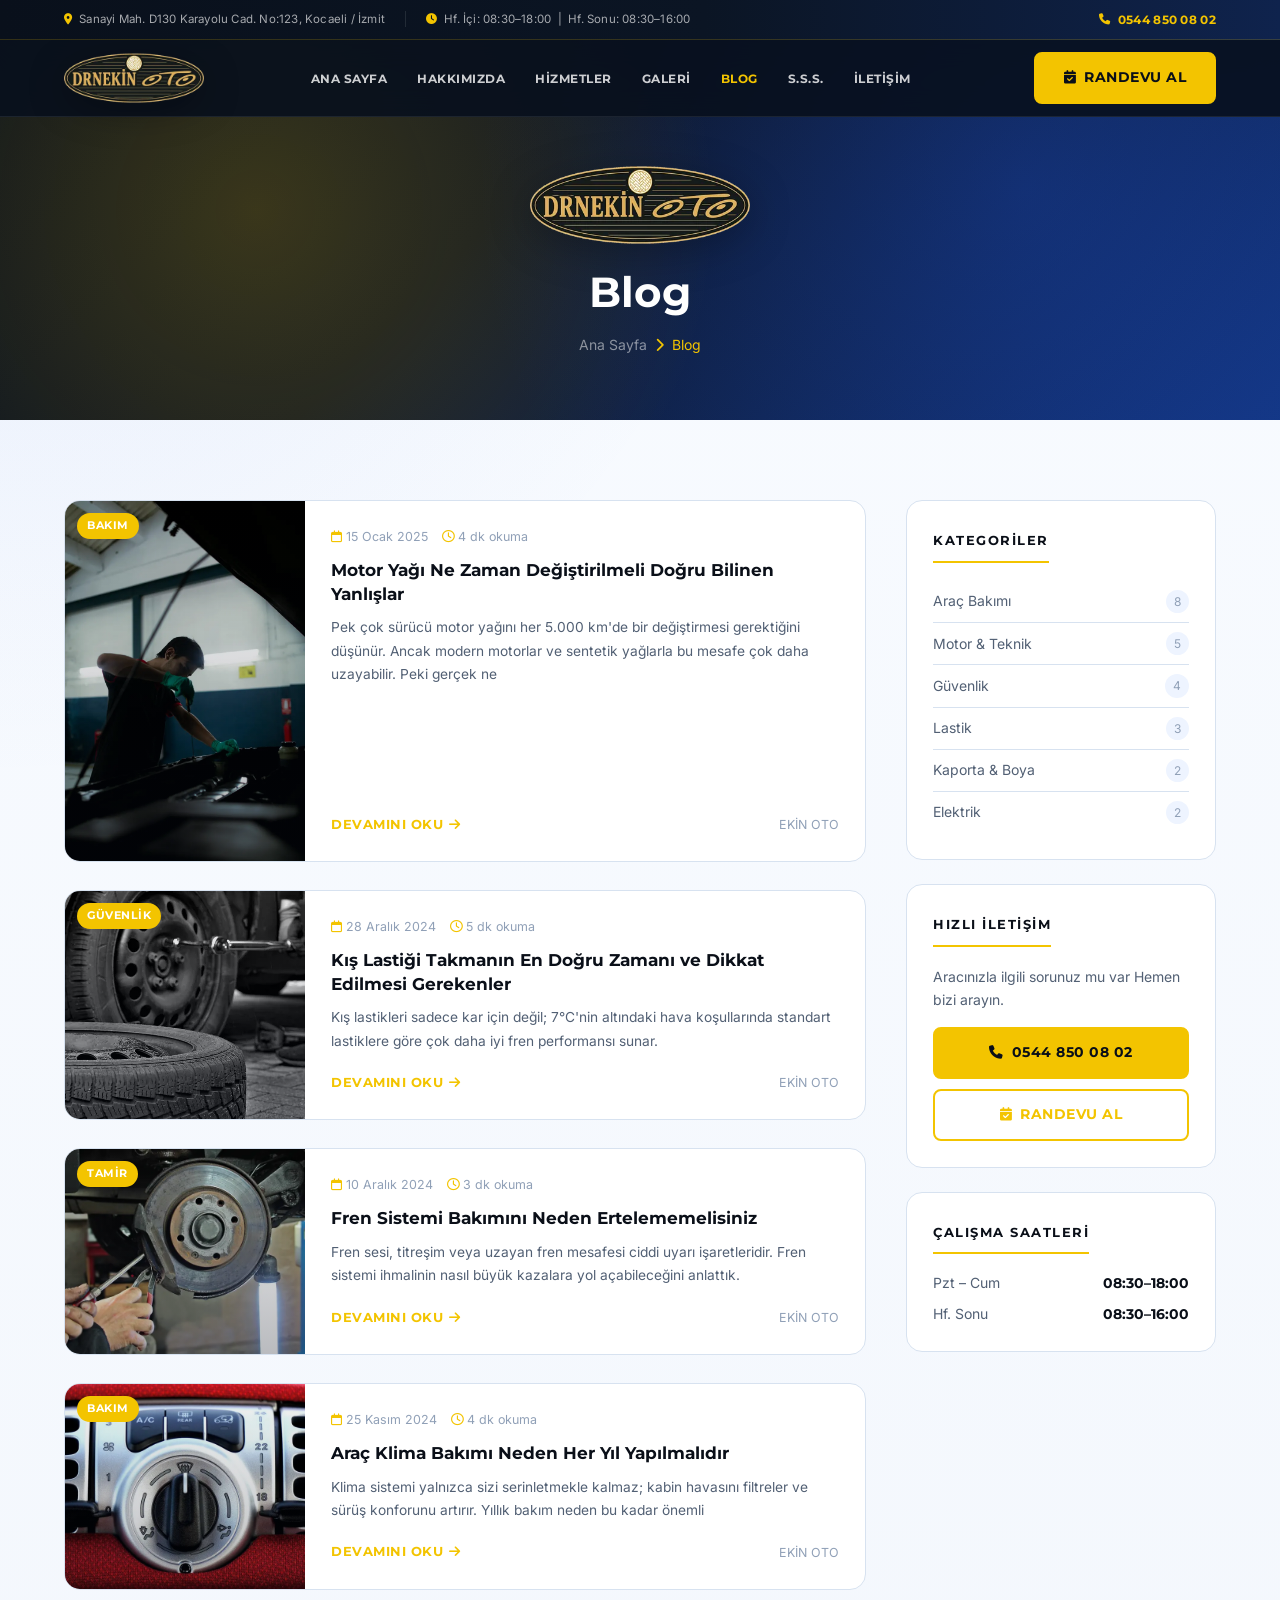
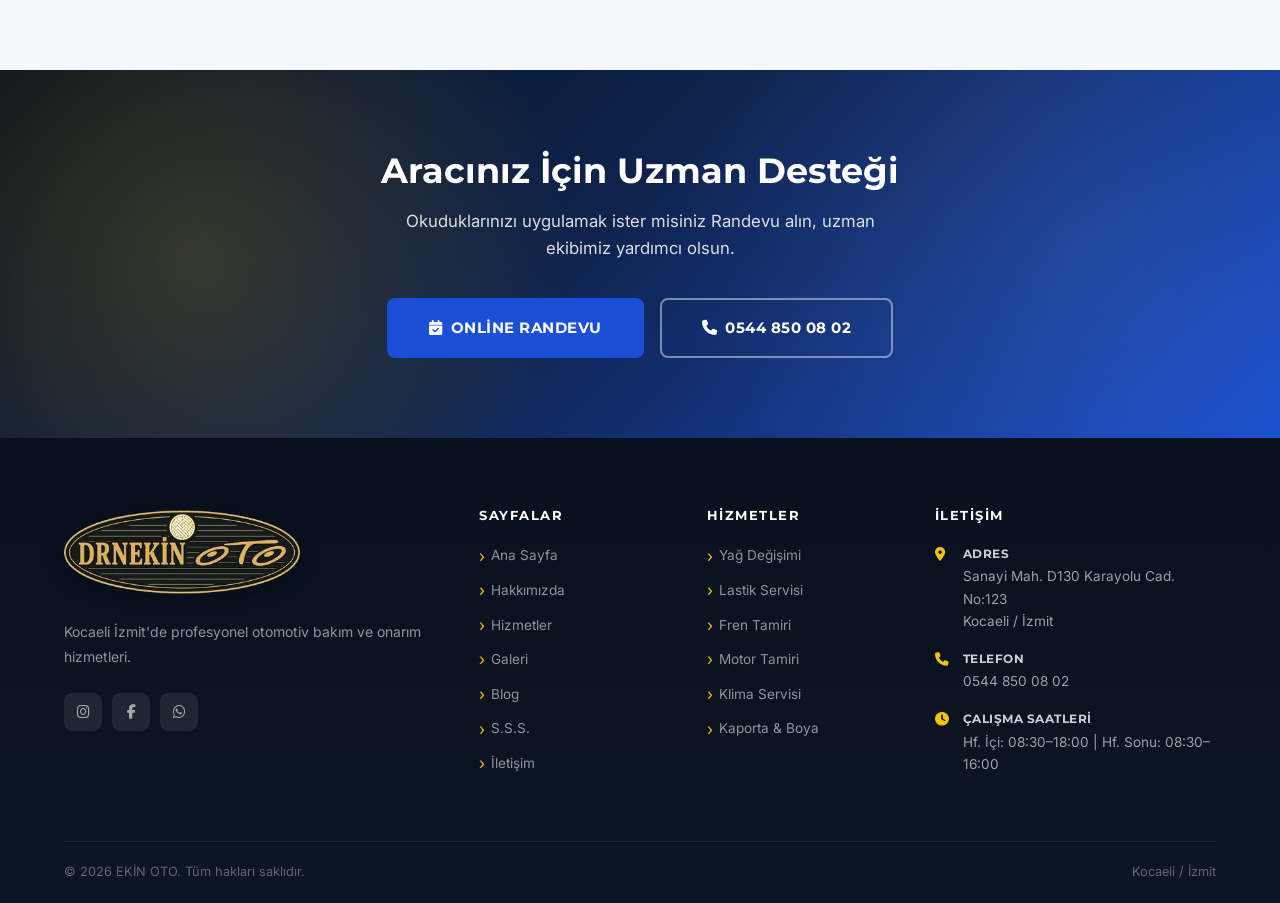
==== blog.html @ 4025487e "Optimize images and caching" ====
﻿<!DOCTYPE html>
<html lang="tr" data-tablet-nav="balanced">
<head>
  <meta charset="UTF-8">
  <meta http-equiv="Content-Type" content="text/html; charset=UTF-8">
  <meta name="viewport" content="width=device-width, initial-scale=1.0">
  <meta name="description" content="EKİN OTO blog - Araç bakımı ve otomotiv hakkında faydalı yazılar.">
  <title>Blog | EKİN OTO</title>
  <link rel="preconnect" href="https://fonts.googleapis.com">
  <link rel="preconnect" href="https://fonts.gstatic.com" crossorigin>
  <link href="https://fonts.googleapis.com/css2?family=Montserrat:wght@400;500;600;700;800&family=Inter:wght@300;400;500;600&family=Playfair+Display:wght@700;800&display=swap" rel="stylesheet">
  <link rel="stylesheet" href="https://cdnjs.cloudflare.com/ajax/libs/font-awesome/6.5.0/css/all.min.css">
  <link rel="stylesheet" href="css/style.css?v=25">

  <link rel="icon" type="image/png" href="images/logo1-icon.png?v=20260424">
  <link rel="apple-touch-icon" href="images/logo1-icon.png?v=20260424">
  <!-- Google Analytics -->
  <script async src="https://www.googletagmanager.com/gtag/js?id=G-1234567890"></script>
  <script>
    window.dataLayer = window.dataLayer || [];
    function gtag(){dataLayer.push(arguments);}
    gtag('js', new Date());
    gtag('config', 'G-1234567890');
  </script>
  <!-- Schema Markup -->
  <script type="application/ld+json">
  {
    "@context": "https://schema.org",
    "@type": "AutoRepair",
    "name": "EKİN OTO SERVİS",
    "image": "https://drnekinotoizmit.com/images/logo1.png?v=20260424",
    "@id": "https://drnekinotoizmit.com",
    "url": "https://drnekinotoizmit.com",
    "telephone": "+905448500802",
    "address": {
      "@type": "PostalAddress",
      "streetAddress": "Sanayi Mah. D130 Karayolu Cad. No:123",
      "addressLocality": "İzmit",
      "addressRegion": "Kocaeli",
      "addressCountry": "TR"
    }
  }
  </script>
</head>
<body>

  <!-- TOP INFO BAR -->
  <div class="topbar">
    <div class="container">
      <div class="topbar-left">
        <span class="topbar-item"><i class="fa-solid fa-location-dot"></i> Sanayi Mah. D130 Karayolu Cad. No:123, Kocaeli / İzmit</span>
        <span class="topbar-divider"></span>
        <span class="topbar-item"><i class="fa-solid fa-clock"></i> Hf. İçi: 08:30–18:00 &nbsp;|&nbsp; Hf. Sonu: 08:30–16:00</span>
      </div>
      <div class="topbar-right">
        <a href="tel:+905448500802" class="topbar-phone"><i class="fa-solid fa-phone"></i> 0544 850 08 02</a>
      </div>
    </div>
  </div>

  <!-- NAVBAR -->
  <nav class="navbar" id="navbar">
    <div class="container">
      <a href="index.html" class="navbar-logo">
        <img src="images/logo1-720.webp?v=20260424" alt="EKİN OTO SERVİS" class="logo-img" srcset="images/logo1-360.webp?v=20260424 360w, images/logo1-720.webp?v=20260424 720w" sizes="(max-width: 640px) 170px, 260px" decoding="async" fetchpriority="high">
      </a>
      <ul class="nav-links">
        <li><a href="index.html">Ana Sayfa</a></li>
        <li><a href="hakkimizda.html">Hakkımızda</a></li>
        <li><a href="hizmetler.html">Hizmetler</a></li>
        <li><a href="galeri.html">Galeri</a></li>
        <li><a href="blog.html" class="active">Blog</a></li>
        <li><a href="sss.html">S.S.S.</a></li>
        <li><a href="iletisim.html">İletişim</a></li>
      </ul>
      <div class="nav-cta-wrapper">
        <a href="randevu.html" class="btn btn-primary"><i class="fa-solid fa-calendar-check"></i> Randevu Al</a>
      </div>
      <button class="hamburger" id="hamburger" aria-label="Menüyü aç">
        <span></span><span></span><span></span>
      </button>
    </div>
    <div class="mobile-nav" id="mobileNav">
      <div class="mobile-nav-brand">
        <img src="images/logo1-720.webp?v=20260424" alt="EKİN OTO SERVİS" class="mobile-nav-logo" srcset="images/logo1-360.webp?v=20260424 360w, images/logo1-720.webp?v=20260424 720w" sizes="(max-width: 640px) 170px, 260px" decoding="async">
      </div>
      <ul>
        <li><a href="index.html">Ana Sayfa</a></li>
        <li><a href="hakkimizda.html">Hakkımızda</a></li>
        <li><a href="hizmetler.html">Hizmetler</a></li>
        <li><a href="galeri.html">Galeri</a></li>
        <li><a href="blog.html">Blog</a></li>
        <li><a href="sss.html">S.S.S.</a></li>
        <li><a href="iletisim.html">İletişim</a></li>
      </ul></div>
  </nav>

  <!-- PAGE HEADER -->
  <section class="page-header">
    <div class="page-header-content">
      <div class="page-header-logo-wrap">
        <img src="images/logo1-720.webp?v=20260424" alt="EKİN OTO SERVİS" class="page-header-logo" srcset="images/logo1-360.webp?v=20260424 360w, images/logo1-720.webp?v=20260424 720w" sizes="(max-width: 640px) 170px, 260px" decoding="async">
      </div>
      <h1>Blog</h1>
      <div class="breadcrumb">
        <a href="index.html">Ana Sayfa</a>
        <span class="sep"><i class="fa-solid fa-chevron-right"></i></span>
        <span class="current">Blog</span>
      </div>
    </div>
  </section>

  <!-- BLOG -->
  <section class="section">
    <div class="container">
      <div class="blog-layout">

        <!-- Sol: Yazılar -->
        <div class="blog-list">

          <div class="blog-card reveal">
            <div class="blog-card-img">
              <img src="images/blog/motor-yagi-bakimi-800.webp?v=20260424" alt="Motor yağı bakımında servis kontrolü" loading="lazy" srcset="images/blog/motor-yagi-bakimi-800.webp?v=20260424 800w, images/blog/motor-yagi-bakimi-1400.webp?v=20260424 1400w" sizes="(max-width: 900px) 100vw, 240px" decoding="async" data-full="images/blog/motor-yagi-bakimi-1400.webp?v=20260424">
              <span class="blog-cat">Bakım</span>
            </div>
            <div class="blog-card-body">
              <div class="blog-meta">
                <span><i class="fa-regular fa-calendar"></i> 15 Ocak 2025</span>
                <span><i class="fa-regular fa-clock"></i> 4 dk okuma</span>
              </div>
              <h3>Motor Yağı Ne Zaman Değiştirilmeli Doğru Bilinen Yanlışlar</h3>
              <p>Pek çok sürücü motor yağını her 5.000 km'de bir değiştirmesi gerektiğini düşünür. Ancak modern motorlar ve sentetik yağlarla bu mesafe çok daha uzayabilir. Peki gerçek ne</p>
              <div class="blog-detail" style="display:none;">
                <p>Eskiden mineral bazlı motor yağları kullanılıyordu ve bu yağlar gerçekten de 5.000 km gibi kısa sürelerde özelliğini yitiriyordu. Günümüzde tam sentetik ve yarı sentetik motor yağları, normal kullanım şartlarında <strong>10.000 – 15.000 km</strong> arasında güvenle kullanılabilir.</p>
                <p>Dikkat etmeniz gereken istisnalar: Aracınızı sadece kısa mesafelerde (motor tam ısınmadan dur-kalk yaparak) kullanıyorsanız veya çok tozlu ortamlarda bulunuyorsanız, kilometre dolmadan da yağ kalitesinde bozulmalar yaşanabilir.</p>
                <p><strong>EKİN OTO tavsiyesi:</strong> Senede bir kez kilometre dolmasa dahi yağın vizkozite değerlerinin kontrol edilmesini öneriyoruz.</p>
              </div>
              <div class="blog-card-footer">
                <span class="read-more" onclick="toggleBlog(this)">Devamını Oku <i class="fa-solid fa-arrow-right"></i></span>
                <span style="font-size:0.78rem; color:var(--gray-light);">EKİN OTO</span>
              </div>
            </div>
          </div>

          <div class="blog-card reveal">
            <div class="blog-card-img">
              <img src="images/blog/kis-lastigi-800.webp?v=20260424" alt="Kış lastiği değişimi ve yol güvenliği" loading="lazy" srcset="images/blog/kis-lastigi-800.webp?v=20260424 800w, images/blog/kis-lastigi-1400.webp?v=20260424 1400w" sizes="(max-width: 900px) 100vw, 240px" decoding="async" data-full="images/blog/kis-lastigi-1400.webp?v=20260424">
              <span class="blog-cat">Güvenlik</span>
            </div>
            <div class="blog-card-body">
              <div class="blog-meta">
                <span><i class="fa-regular fa-calendar"></i> 28 Aralık 2024</span>
                <span><i class="fa-regular fa-clock"></i> 5 dk okuma</span>
              </div>
              <h3>Kış Lastiği Takmanın En Doğru Zamanı ve Dikkat Edilmesi Gerekenler</h3>
              <p>Kış lastikleri sadece kar için değil; 7°C'nin altındaki hava koşullarında standart lastiklere göre çok daha iyi fren performansı sunar.</p>
              <div class="blog-detail" style="display:none;">
                <p>Yaz lastiklerinin kauçuk yapısı sıcak havalarda performans göstermek üzere tasarlanmıştır. <strong>+7°C'nin altına</strong> düştüğünde bu kauçuk sertleşir, yola tutunamaz ve fren mesafesini iki katına çıkarabilir.</p>
                <p>Kış lastikleri ise içeriğindeki yüksek silika oranı sayesinde eksi soğuklarda dahi yumuşak kalabilme özelliğine sahiptir. Lamelli yapıları kar ve buzda üstün tutuş sağlar.</p>
                <p><strong>Tavsiye:</strong> Hava sıcaklığı düzenli olarak 7°C'nin altına düştüğünde kış lastiğine geçin. Lastiklerinizin diş derinliği en az 4 mm olmalıdır.</p>
              </div>
              <div class="blog-card-footer">
                <span class="read-more" onclick="toggleBlog(this)">Devamını Oku <i class="fa-solid fa-arrow-right"></i></span>
                <span style="font-size:0.78rem; color:var(--gray-light);">EKİN OTO</span>
              </div>
            </div>
          </div>

          <div class="blog-card reveal">
            <div class="blog-card-img">
              <img src="images/blog/fren-bakimi-800.webp?v=20260424" alt="Fren sistemi disk ve balata bakımı" loading="lazy" srcset="images/blog/fren-bakimi-800.webp?v=20260424 800w, images/blog/fren-bakimi-1400.webp?v=20260424 1400w" sizes="(max-width: 900px) 100vw, 240px" decoding="async" data-full="images/blog/fren-bakimi-1400.webp?v=20260424">
              <span class="blog-cat">Tamir</span>
            </div>
            <div class="blog-card-body">
              <div class="blog-meta">
                <span><i class="fa-regular fa-calendar"></i> 10 Aralık 2024</span>
                <span><i class="fa-regular fa-clock"></i> 3 dk okuma</span>
              </div>
              <h3>Fren Sistemi Bakımını Neden Ertelememelisiniz</h3>
              <p>Fren sesi, titreşim veya uzayan fren mesafesi ciddi uyarı işaretleridir. Fren sistemi ihmalinin nasıl büyük kazalara yol açabileceğini anlattık.</p>
              <div class="blog-detail" style="display:none;">
                <p>Fren sistemlerinden gelen sesler genellikle balatalarınızın inceldiğinin en belirgin sinyalidir. Birçok balatada, kalınlık azaldığında diske sürtünüp ses çıkaran bir metal ikaz sacı bulunur.</p>
                <p>Sesi görmezden gelirseniz balata tamamen biter ve kaliper metali fren diskini çizmeye başlar. Küçük bir balata değişimi ile çözülebilecek durum, <strong>disk değişimi</strong> ve büyük masrafları beraberinde getirir.</p>
                <p><strong>Belirtiler:</strong> Fren pedalında titreşim, ciyaklama sesi, uzayan fren mesafesi, pedalın tabana gitmesi. Bunlardan birini fark ettiğinizde vakit kaybetmeden servise gelin.</p>
              </div>
              <div class="blog-card-footer">
                <span class="read-more" onclick="toggleBlog(this)">Devamını Oku <i class="fa-solid fa-arrow-right"></i></span>
                <span style="font-size:0.78rem; color:var(--gray-light);">EKİN OTO</span>
              </div>
            </div>
          </div>

          <div class="blog-card reveal">
            <div class="blog-card-img">
              <img src="images/blog/klima-bakimi-800.webp?v=20260424" alt="Araç klima kontrol paneli ve havalandırma" loading="lazy" srcset="images/blog/klima-bakimi-800.webp?v=20260424 800w, images/blog/klima-bakimi-1400.webp?v=20260424 1400w" sizes="(max-width: 900px) 100vw, 240px" decoding="async" data-full="images/blog/klima-bakimi-1400.webp?v=20260424">
              <span class="blog-cat">Bakım</span>
            </div>
            <div class="blog-card-body">
              <div class="blog-meta">
                <span><i class="fa-regular fa-calendar"></i> 25 Kasım 2024</span>
                <span><i class="fa-regular fa-clock"></i> 4 dk okuma</span>
              </div>
              <h3>Araç Klima Bakımı Neden Her Yıl Yapılmalıdır</h3>
              <p>Klima sistemi yalnızca sizi serinletmekle kalmaz; kabin havasını filtreler ve sürüş konforunu artırır. Yıllık bakım neden bu kadar önemli</p>
              <div class="blog-detail" style="display:none;">
                <p>Klima açıldıktan 5 dakika sonra hala yeterli soğutma hissedilmiyorsa veya kötü kokular geliyorsa sisteme müdahale vakti gelmiştir.</p>
                <p>Eksik gaz, kompresörün gereksiz yere zorlanmasına ve yanmasına neden olabilir. <strong>Polen filtresinin</strong> kirliliği de içeri basılan hava miktarını ciddi oranda düşürür ve alerjik reaksiyonlara yol açabilir.</p>
                <p><strong>Servisimizde:</strong> Klima gaz ölçümü cihazlarla yapılıp, gerekli dezenfeksiyon ve polen filtresi değişimi ile %100 randıman sağlanmaktadır. Yılda bir bakım yeterlidir.</p>
              </div>
              <div class="blog-card-footer">
                <span class="read-more" onclick="toggleBlog(this)">Devamını Oku <i class="fa-solid fa-arrow-right"></i></span>
                <span style="font-size:0.78rem; color:var(--gray-light);">EKİN OTO</span>
              </div>
            </div>
          </div>

        </div>

        <!-- Sağ: Sidebar -->
        <div class="blog-sidebar reveal">
          <div class="sidebar-widget">
            <h4>Kategoriler</h4>
            <ul>
              <li class="cat-item"><a href="#">Araç Bakımı</a><span class="cat-count">8</span></li>
              <li class="cat-item"><a href="#">Motor &amp; Teknik</a><span class="cat-count">5</span></li>
              <li class="cat-item"><a href="#">Güvenlik</a><span class="cat-count">4</span></li>
              <li class="cat-item"><a href="#">Lastik</a><span class="cat-count">3</span></li>
              <li class="cat-item"><a href="#">Kaporta &amp; Boya</a><span class="cat-count">2</span></li>
              <li class="cat-item"><a href="#">Elektrik</a><span class="cat-count">2</span></li>
            </ul>
          </div>
          <div class="sidebar-widget">
            <h4>Hızlı İletişim</h4>
            <p style="font-size:0.875rem; color:var(--gray); margin-bottom:16px; line-height:1.65;">Aracınızla ilgili sorunuz mu var Hemen bizi arayın.</p>
            <a href="tel:+905448500802" class="btn btn-primary" style="width:100%; justify-content:center; margin-bottom:10px;">
              <i class="fa-solid fa-phone"></i> 0544 850 08 02
            </a>
            <a href="randevu.html" class="btn btn-outline-red" style="width:100%; justify-content:center;">
              <i class="fa-solid fa-calendar-check"></i> Randevu Al
            </a>
          </div>
          <div class="sidebar-widget">
            <h4>Çalışma Saatleri</h4>
            <div style="display:flex; flex-direction:column; gap:8px; font-size:0.875rem;">
              <div style="display:flex; justify-content:space-between;"><span style="color:var(--gray);">Pzt – Cum</span><span style="font-family:'Montserrat',sans-serif; font-weight:700; color:var(--black);">08:30–18:00</span></div>
              <div style="display:flex; justify-content:space-between;"><span style="color:var(--gray);">Hf. Sonu</span><span style="font-family:'Montserrat',sans-serif; font-weight:700; color:var(--black);">08:30–16:00</span></div>
            </div>
          </div>
        </div>

      </div>
    </div>
  </section>

  <!-- CTA -->
  <section class="cta-section">
    <div class="container">
      <h2 class="reveal">Aracınız İçin Uzman Desteği</h2>
      <p class="reveal">Okuduklarınızı uygulamak ister misiniz Randevu alın, uzman ekibimiz yardımcı olsun.</p>
      <div class="cta-btns reveal">
        <a href="randevu.html" class="btn btn-dark btn-lg"><i class="fa-solid fa-calendar-check"></i> Online Randevu</a>
        <a href="tel:+905448500802" class="btn btn-outline btn-lg"><i class="fa-solid fa-phone"></i> 0544 850 08 02</a>
      </div>
    </div>
  </section>

  <!-- FOOTER -->
  <footer class="footer">
    <div class="container">
      <div class="footer-grid">
        <div class="footer-brand">
          <img src="images/logo1-720.webp?v=20260424" alt="EKİN OTO SERVİS" class="footer-logo-img" srcset="images/logo1-360.webp?v=20260424 360w, images/logo1-720.webp?v=20260424 720w" sizes="(max-width: 640px) 170px, 260px" decoding="async" fetchpriority="high">
          <p>Kocaeli İzmit'de profesyonel otomotiv bakım ve onarım hizmetleri.</p>
          <div class="social-links">
            <a href="https://instagram.com" target="_blank" rel="noopener" class="social-link"><i class="fa-brands fa-instagram"></i></a>
            <a href="https://instagram.com" target="_blank" rel="noopener" class="social-link"><i class="fa-brands fa-facebook-f"></i></a>
            <a href="https://wa.me/905448500802" target="_blank" rel="noopener" class="social-link" aria-label="WhatsApp"><i class="fa-brands fa-whatsapp"></i></a>
          </div>
        </div>
        <div class="footer-col">
          <h4>Sayfalar</h4>
          <ul class="footer-links">
            <li><a href="index.html">Ana Sayfa</a></li>
            <li><a href="hakkimizda.html">Hakkımızda</a></li>
            <li><a href="hizmetler.html">Hizmetler</a></li>
            <li><a href="galeri.html">Galeri</a></li>
            <li><a href="blog.html">Blog</a></li>
            <li><a href="sss.html">S.S.S.</a></li>
            <li><a href="iletisim.html">İletişim</a></li>
          </ul>
        </div>
        <div class="footer-col">
          <h4>Hizmetler</h4>
          <ul class="footer-links">
            <li><a href="hizmetler.html">Yağ Değişimi</a></li>
            <li><a href="hizmetler.html">Lastik Servisi</a></li>
            <li><a href="hizmetler.html">Fren Tamiri</a></li>
            <li><a href="hizmetler.html">Motor Tamiri</a></li>
            <li><a href="hizmetler.html">Klima Servisi</a></li>
            <li><a href="hizmetler.html">Kaporta &amp; Boya</a></li>
          </ul>
        </div>
        <div class="footer-col">
          <h4>İletişim</h4>
          <div class="footer-contact-item">
            <i class="fa-solid fa-location-dot"></i>
            <div><strong>Adres</strong>Sanayi Mah. D130 Karayolu Cad. No:123<br>Kocaeli / İzmit</div>
          </div>
          <div class="footer-contact-item">
            <i class="fa-solid fa-phone"></i>
            <div><strong>Telefon</strong><a href="tel:+905448500802">0544 850 08 02</a></div>
          </div>
          <div class="footer-contact-item">
            <i class="fa-solid fa-clock"></i>
            <div><strong>Çalışma Saatleri</strong>Hf. İçi: 08:30–18:00 | Hf. Sonu: 08:30–16:00</div>
          </div>
        </div>
      </div>
      <div class="footer-bottom">
        <p>© <script>document.write(new Date().getFullYear())</script> EKİN OTO. Tüm hakları saklıdır.</p>
        <p>Kocaeli / İzmit</p>
      </div>
    </div>
  </footer>

  <script src="js/main.js?v=12"></script>
</body>
</html>
---- css/style.css ----
/* =============================================
   DRN.EKİN OTO - Ana Stil Dosyası
   ============================================= */

/* 1. CSS Değişkenleri */
:root {
  --red: #f3c400;
  --red-dark: #d39b00;
  --red-light: #ffe27a;
  --black: #0a0f18;
  --dark: #0d1524;
  --gray-dark: #1e293b;
  --gray: #526074;
  --gray-light: #90a0b7;
  --border: #d7e2f0;
  --bg-light: #eef4ff;
  --bg-white: #f8fbff;
  --brand-blue: #1b4fd7;
  --brand-blue-dark: #102f7a;
  --brand-blue-soft: #dbe7ff;
  --brand-night: #08101d;
  --shadow-sm: 0 10px 24px rgba(8,16,29,0.06);
  --shadow: 0 18px 40px rgba(8,16,29,0.10);
  --shadow-lg: 0 28px 56px rgba(8,16,29,0.16);
  --radius-sm: 8px;
  --radius: 16px;
  --radius-lg: 24px;
  --transition: all 0.32s ease;
  --container: 1200px;

  /* Tablet navbar seçenekleri (1024px altı)
     Varsayılan: balanced
     Değiştirmek için HTML'de <html data-tablet-nav="compact"> / "balanced" / "large" yazabilirsin.
  */
  --tn-height: 72px;
  --tn-link-font: 0.70rem;
  --tn-link-pad-y: 7px;
  --tn-link-pad-x: 10px;
  --tn-link-letter: 0.25px;
  --tn-btn-pad-y: 11px;
  --tn-btn-pad-x: 16px;
}

html[data-tablet-nav="compact"] {
  --tn-height: 64px;
  --tn-link-font: 0.66rem;
  --tn-link-pad-y: 7px;
  --tn-link-pad-x: 8px;
  --tn-link-letter: 0.15px;
  --tn-btn-pad-y: 10px;
  --tn-btn-pad-x: 14px;
}

html[data-tablet-nav="balanced"] {
  --tn-height: 72px;
  --tn-link-font: 0.70rem;
  --tn-link-pad-y: 7px;
  --tn-link-pad-x: 10px;
  --tn-link-letter: 0.25px;
  --tn-btn-pad-y: 11px;
  --tn-btn-pad-x: 16px;
}

html[data-tablet-nav="large"] {
  --tn-height: 78px;
  --tn-link-font: 0.74rem;
  --tn-link-pad-y: 8px;
  --tn-link-pad-x: 12px;
  --tn-link-letter: 0.35px;
  --tn-btn-pad-y: 12px;
  --tn-btn-pad-x: 18px;
}

/* 2. Reset & Base */
*, *::before, *::after {
  margin: 0;
  padding: 0;
  box-sizing: border-box;
}
html { scroll-behavior: smooth; font-size: 16px; }
body {
  font-family: 'Inter', sans-serif;
  color: var(--gray-dark);
  background:
    radial-gradient(circle at top left, rgba(27,79,215,0.08) 0%, transparent 28%),
    linear-gradient(180deg, #f8fbff 0%, #f2f6fc 100%);
  line-height: 1.6;
  overflow-x: hidden;
}
img { max-width: 100%; height: auto; display: block; }
a { text-decoration: none; color: inherit; transition: var(--transition); }
ul { list-style: none; }
h1, h2, h3, h4, h5, h6 {
  font-family: 'Montserrat', sans-serif;
  font-weight: 700;
  line-height: 1.2;
  color: var(--black);
}

/* 3. Utility */
.container { max-width: var(--container); margin: 0 auto; padding: 0 24px; }
.section { padding: 80px 0; }
.section-header { text-align: center; margin-bottom: 56px; }
.section-tag {
  display: inline-block;
  font-size: 0.75rem;
  font-weight: 700;
  color: var(--red);
  text-transform: uppercase;
  letter-spacing: 2.5px;
  margin-bottom: 12px;
}
.section-title { font-size: 2.2rem; color: var(--black); margin-bottom: 16px; }
.section-desc { font-size: 1rem; color: var(--gray); max-width: 580px; margin: 0 auto; line-height: 1.7; }
.text-red { color: var(--red); }
.text-center { text-align: center; }
.bg-light { background: var(--bg-light); }
.bg-dark { background: var(--dark); }

/* 4. Buttons */
.btn {
  display: inline-flex;
  align-items: center;
  gap: 8px;
  padding: 13px 28px;
  border-radius: var(--radius-sm);
  font-family: 'Montserrat', sans-serif;
  font-size: 0.85rem;
  font-weight: 700;
  cursor: pointer;
  border: 2px solid transparent;
  transition: var(--transition);
  text-transform: uppercase;
  letter-spacing: 0.5px;
}
.btn-primary {
  background: var(--red);
  color: var(--black);
  border-color: var(--red);
}
.btn-primary:hover {
  background: var(--red-dark);
  border-color: var(--red-dark);
  transform: translateY(-2px);
  box-shadow: 0 14px 28px rgba(243,196,0,0.28);
}
.btn-dark {
  background: var(--brand-blue);
  color: #fff;
  border-color: var(--brand-blue);
}
.btn-dark:hover {
  background: var(--brand-blue-dark);
  transform: translateY(-2px);
  box-shadow: 0 14px 28px rgba(16,47,122,0.3);
}
.btn-outline {
  background: transparent;
  color: #fff;
  border-color: rgba(255,255,255,0.45);
}
.btn-outline:hover {
  background: var(--red);
  color: var(--black);
  border-color: var(--red);
}
.btn-outline-red {
  background: transparent;
  color: var(--red);
  border-color: var(--red);
}
.btn-outline-red:hover {
  background: var(--red);
  color: var(--black);
}
.btn-lg { padding: 16px 40px; font-size: 0.95rem; }

/* 5. Top Info Bar */
.topbar {
  position: fixed;
  top: 0; left: 0; right: 0;
  z-index: 1001;
  background: linear-gradient(90deg, #09101b 0%, #0b1524 55%, #0f234d 100%);
  border-bottom: 1px solid rgba(243,196,0,0.18);
  height: 40px;
}
.topbar .container {
  display: flex;
  align-items: center;
  justify-content: space-between;
  height: 100%;
}
.topbar-left, .topbar-right {
  display: flex;
  align-items: center;
  gap: 20px;
}
.topbar-item {
  display: flex;
  align-items: center;
  gap: 7px;
  color: rgba(255,255,255,0.64);
  font-size: 0.72rem;
  letter-spacing: 0.2px;
}
.topbar-item i { color: var(--red); font-size: 0.68rem; }
.topbar-phone {
  display: flex;
  align-items: center;
  gap: 7px;
  color: var(--red);
  font-family: 'Montserrat', sans-serif;
  font-size: 0.78rem;
  font-weight: 700;
  letter-spacing: 0.3px;
  transition: var(--transition);
}
.topbar-phone i { font-size: 0.7rem; }
.topbar-phone:hover { color: #fff; }
.topbar-divider {
  width: 1px;
  height: 16px;
  background: rgba(255,255,255,0.1);
}

/* 5b. Navbar */
.navbar {
  position: fixed;
  top: 40px; left: 0; right: 0;
  z-index: 1000;
  background: rgba(8,16,29,0.9);
  backdrop-filter: blur(14px);
  -webkit-backdrop-filter: blur(14px);
  border-bottom: 1px solid rgba(255,255,255,0.08);
  transition: var(--transition);
  overflow: visible;
}
.navbar.scrolled {
  background: rgba(8,16,29,0.97);
  box-shadow: 0 16px 34px rgba(8,16,29,0.34);
}
.navbar .container {
  display: flex;
  align-items: center;
  justify-content: space-between;
  height: 76px;
}
.navbar-logo {
  display: flex;
  align-items: center;
  text-decoration: none;
  padding: 4px 0;
  flex-shrink: 0;
}

/* ---- Image Logo ---- */
.logo-img {
  max-height: 52px;
  width: auto;
  object-fit: contain;
  display: block;
  transition: transform 0.4s cubic-bezier(0.175, 0.885, 0.32, 1.275);
  filter: drop-shadow(0 8px 18px rgba(0,0,0,0.32));
}
.navbar-logo:hover .logo-img {
  transform: scale(1.03);
}
.footer-logo-img {
  max-height: 88px;
  width: auto;
  object-fit: contain;
  display: block;
  margin-bottom: 24px;
  filter: drop-shadow(0 4px 10px rgba(0,0,0,0.3));
}
.hero-brand {
  margin-bottom: 24px;
}
.hero-logo {
  width: min(100%, 360px);
  height: auto;
  display: block;
  filter: drop-shadow(0 10px 28px rgba(0,0,0,0.32));
}
.page-header-logo-wrap {
  display: flex;
  justify-content: center;
  margin-bottom: 22px;
}
.page-header-logo {
  width: min(100%, 220px);
  height: auto;
  display: block;
  filter: drop-shadow(0 8px 20px rgba(0,0,0,0.28));
}
.mobile-nav-brand {
  display: flex;
  justify-content: center;
  padding: 18px 20px 10px;
  border-bottom: 1px solid rgba(255,255,255,0.08);
}
.mobile-nav-logo {
  width: min(100%, 180px);
  height: auto;
  display: block;
  filter: drop-shadow(0 8px 16px rgba(0,0,0,0.26));
}


/* ---- Text Logo ---- */
.text-logo {
  display: flex;
  align-items: center;
  gap: 10px;
  line-height: 1;
  user-select: none;
  transition: var(--transition);
}
.navbar-logo:hover .text-logo { opacity: 0.88; }

.tl-brand {
  font-family: 'Playfair Display', 'Times New Roman', Georgia, serif;
  font-size: 1.75rem;
  font-weight: 700;
  color: #ffffff;
  letter-spacing: 2px;
  white-space: nowrap;
  line-height: 1;
}

.tl-sep {
  display: block;
  width: 2px;
  height: 26px;
  background: var(--red);
  flex-shrink: 0;
  border-radius: 2px;
}

.tl-oto {
  font-family: 'Playfair Display', 'Times New Roman', Georgia, serif;
  font-size: 1.75rem;
  font-weight: 700;
  color: #ffffff;
  letter-spacing: 5px;
  white-space: nowrap;
  line-height: 1;
}

/* Footer text logo */
.footer-text-logo {
  display: flex;
  align-items: center;
  gap: 10px;
  line-height: 1;
  margin-bottom: 20px;
  user-select: none;
}
.footer-text-logo .tl-brand {
  font-family: 'Playfair Display', 'Times New Roman', Georgia, serif;
  font-size: 1.5rem;
  font-weight: 700;
  color: #ffffff;
  letter-spacing: 2px;
  white-space: nowrap;
  line-height: 1;
}
.footer-text-logo .tl-sep {
  display: block;
  width: 2px;
  height: 22px;
  background: var(--red);
  flex-shrink: 0;
  border-radius: 2px;
}
.footer-text-logo .tl-oto {
  font-family: 'Playfair Display', 'Times New Roman', Georgia, serif;
  font-size: 1.5rem;
  font-weight: 700;
  color: #ffffff;
  letter-spacing: 5px;
  white-space: nowrap;
  line-height: 1;
}
.nav-links { display: flex; align-items: center; gap: 4px; }
.nav-links a {
  color: rgba(255,255,255,0.8);
  font-family: 'Montserrat', sans-serif;
  font-size: 0.78rem;
  font-weight: 700;
  text-transform: uppercase;
  letter-spacing: 0.5px;
  padding: 7px 13px;
  border-radius: var(--radius-sm);
  transition: var(--transition);
}
.nav-links a:hover, .nav-links a.active { color: var(--red); }
.nav-cta-wrapper { margin-left: 16px; }
.hamburger {
  display: none;
  flex-direction: column;
  gap: 5px;
  background: none;
  border: none;
  cursor: pointer;
  padding: 8px;
}
.hamburger span {
  display: block;
  width: 24px;
  height: 2px;
  background: #fff;
  border-radius: 2px;
  transition: var(--transition);
}
.hamburger.active span:nth-child(1) { transform: translateY(7px) rotate(45deg); }
.hamburger.active span:nth-child(2) { opacity: 0; }
.hamburger.active span:nth-child(3) { transform: translateY(-7px) rotate(-45deg); }
.mobile-nav {
  display: none;
  background: linear-gradient(180deg, #0b1320 0%, #112242 100%);
  border-top: 1px solid rgba(243,196,0,0.14);
}
.mobile-nav.open { display: block; }
.mobile-nav ul { padding: 12px 20px; }
.mobile-nav ul li a {
  display: block;
  color: rgba(255,255,255,0.8);
  font-family: 'Montserrat', sans-serif;
  font-size: 0.85rem;
  font-weight: 700;
  padding: 13px 0;
  border-bottom: 1px solid rgba(255,255,255,0.07);
  text-transform: uppercase;
  letter-spacing: 0.5px;
  transition: var(--transition);
}
.mobile-nav ul li:last-child a { border-bottom: none; }
.mobile-nav ul li a:hover { color: var(--red); padding-left: 8px; }
.mobile-nav-cta { padding: 14px 20px 20px; }
.mobile-nav-cta .btn { width: 100%; justify-content: center; }

/* 6. Page Header */
.page-header {
  background: linear-gradient(135deg, #08101d 0%, #0d1524 42%, #13357f 100%);
  padding: 164px 0 64px;
  text-align: center;
  position: relative;
  overflow: hidden;
}
.page-header::before {
  content: '';
  position: absolute; inset: 0;
  background:
    radial-gradient(circle at 20% 50%, rgba(243,196,0,0.2) 0%, transparent 44%),
    radial-gradient(circle at 80% 45%, rgba(27,79,215,0.26) 0%, transparent 52%);
}
.page-header-content { position: relative; z-index: 1; }
.page-header h1 { color: #fff; font-size: 2.6rem; margin-bottom: 16px; }
.breadcrumb {
  display: flex;
  align-items: center;
  justify-content: center;
  gap: 8px;
  color: rgba(255,255,255,0.5);
  font-size: 0.875rem;
}
.breadcrumb a { color: rgba(255,255,255,0.5); }
.breadcrumb a:hover { color: var(--red); }
.breadcrumb .sep { color: var(--red); }
.breadcrumb .current { color: var(--red); }

/* 7. Hero */
.hero {
  min-height: 100vh;
  background: linear-gradient(135deg, #070d16 0%, #0b1423 48%, #13357f 100%);
  display: flex;
  align-items: center;
  position: relative;
  overflow: hidden;
  padding-top: 116px;
}
.hero::before {
  content: '';
  position: absolute; inset: 0;
  background:
    radial-gradient(circle at 14% 50%, rgba(243,196,0,0.18) 0%, transparent 34%),
    radial-gradient(circle at 86% 20%, rgba(27,79,215,0.2) 0%, transparent 40%);
}
.hero::after {
  content: '';
  position: absolute;
  top: 0; right: 0;
  width: 55%;
  height: 100%;
  background:
    linear-gradient(45deg, transparent 47%, rgba(255,255,255,0.02) 48%, rgba(255,255,255,0.02) 52%, transparent 53%),
    linear-gradient(-45deg, transparent 47%, rgba(243,196,0,0.045) 48%, rgba(243,196,0,0.045) 52%, transparent 53%);
  background-size: 72px 72px;
}
.hero-container {
  max-width: var(--container);
  margin: 0 auto;
  padding: 70px 24px;
  position: relative;
  z-index: 1;
}
.hero-badge {
  display: inline-flex;
  align-items: center;
  gap: 8px;
  background: rgba(255,255,255,0.08);
  border: 1px solid rgba(243,196,0,0.28);
  color: var(--red-light);
  padding: 8px 18px;
  border-radius: 50px;
  font-size: 0.75rem;
  font-weight: 700;
  text-transform: uppercase;
  letter-spacing: 1.5px;
  margin-bottom: 28px;
}
.hero h1 {
  color: #fff;
  font-size: clamp(2.4rem, 5vw, 3.8rem);
  font-weight: 800;
  line-height: 1.15;
  margin-bottom: 22px;
  max-width: 700px;
}
.hero h1 span { color: var(--red); }
.hero-subtitle {
  color: rgba(255,255,255,0.78);
  font-size: 1.1rem;
  margin-bottom: 44px;
  max-width: 520px;
  line-height: 1.75;
}
.hero-btns { display: flex; gap: 16px; flex-wrap: wrap; margin-bottom: 60px; }
.hero-info { display: flex; gap: 40px; flex-wrap: wrap; }
.hero-info-item {
  display: flex;
  align-items: center;
  gap: 14px;
  color: rgba(255,255,255,0.75);
}
.hero-info-item .info-icon {
  width: 44px; height: 44px;
  background: rgba(243,196,0,0.12);
  border: 1px solid rgba(243,196,0,0.28);
  border-radius: 50%;
  display: flex; align-items: center; justify-content: center;
  color: var(--red);
  font-size: 0.9rem;
  flex-shrink: 0;
}
.hero-info-item .info-label {
  display: block;
  font-size: 0.7rem;
  color: rgba(255,255,255,0.45);
  text-transform: uppercase;
  letter-spacing: 0.5px;
}
.hero-info-item .info-value {
  display: block;
  font-family: 'Montserrat', sans-serif;
  font-size: 0.9rem;
  font-weight: 700;
  color: rgba(255,255,255,0.9);
}
.scroll-indicator {
  position: absolute;
  bottom: 32px;
  left: 50%;
  transform: translateX(-50%);
  display: flex;
  flex-direction: column;
  align-items: center;
  gap: 6px;
  color: rgba(255,255,255,0.35);
  font-size: 0.7rem;
  text-transform: uppercase;
  letter-spacing: 1px;
  animation: scrollBounce 2s infinite;
}
.scroll-indicator i { font-size: 1.1rem; }
@keyframes scrollBounce {
  0%, 100% { transform: translateX(-50%) translateY(0); }
  50% { transform: translateX(-50%) translateY(8px); }
}

/* 8. Services Grid */
.services-grid {
  display: grid;
  grid-template-columns: repeat(auto-fill, minmax(230px, 1fr));
  gap: 22px;
}
.service-card {
  background: linear-gradient(180deg, rgba(255,255,255,0.98) 0%, rgba(246,249,255,0.98) 100%);
  border: 1px solid var(--border);
  border-radius: var(--radius);
  padding: 32px 24px;
  text-align: center;
  transition: var(--transition);
  position: relative;
  overflow: hidden;
}
.service-card::before {
  content: '';
  position: absolute;
  top: 0; left: 0; right: 0;
  height: 3px;
  background: var(--red);
  transform: scaleX(0);
  transition: var(--transition);
}
.service-card:hover { transform: translateY(-8px); box-shadow: var(--shadow-lg); border-color: rgba(243,196,0,0.18); }
.service-card:hover::before { transform: scaleX(1); }
.service-icon {
  width: 68px; height: 68px;
  background: linear-gradient(135deg, rgba(243,196,0,0.16), rgba(27,79,215,0.08));
  border-radius: var(--radius);
  display: flex; align-items: center; justify-content: center;
  margin: 0 auto 20px;
  font-size: 1.75rem;
  color: var(--brand-blue);
  transition: var(--transition);
}
.service-card:hover .service-icon { background: var(--brand-blue); color: var(--red-light); }
.service-card h3 { font-size: 1rem; margin-bottom: 10px; }
.service-card p { font-size: 0.85rem; color: var(--gray); line-height: 1.65; }

/* 9. Features */
.features-grid { display: grid; grid-template-columns: repeat(auto-fill, minmax(220px, 1fr)); gap: 28px; }
.feature-card { text-align: center; padding: 40px 20px; }
.feature-icon {
  width: 80px; height: 80px;
  background: linear-gradient(135deg, var(--red) 0%, #ffd84d 55%, var(--brand-blue) 100%);
  border-radius: 50%;
  display: flex; align-items: center; justify-content: center;
  margin: 0 auto 24px;
  font-size: 1.9rem;
  color: #fff;
  box-shadow: 0 16px 30px rgba(16,47,122,0.2);
}
.feature-card h3 { font-size: 1.1rem; margin-bottom: 12px; }
.feature-card p { font-size: 0.875rem; color: var(--gray); line-height: 1.7; }

/* 10. Stats */
.stats-section {
  background: linear-gradient(135deg, #08101d 0%, #102140 52%, #13357f 100%);
  padding: 64px 0;
}
.stats-grid { display: grid; grid-template-columns: repeat(auto-fill, minmax(180px, 1fr)); gap: 40px; text-align: center; }
.stat-number {
  font-family: 'Montserrat', sans-serif;
  font-size: 3rem;
  font-weight: 800;
  color: var(--red);
  line-height: 1;
  margin-bottom: 8px;
}
.stat-label { color: rgba(255,255,255,0.65); font-size: 0.85rem; text-transform: uppercase; letter-spacing: 1.5px; }

/* 11. Testimonials */
.testimonials-grid { display: grid; grid-template-columns: repeat(auto-fill, minmax(300px, 1fr)); gap: 26px; }
.testimonial-card {
  background: linear-gradient(180deg, rgba(255,255,255,0.98) 0%, rgba(243,247,255,0.98) 100%);
  border: 1px solid var(--border);
  border-radius: var(--radius);
  padding: 28px;
  position: relative;
}
.testimonial-card::before {
  content: '"';
  position: absolute;
  top: 12px; right: 22px;
  font-family: 'Montserrat', sans-serif;
  font-size: 5rem;
  color: rgba(27,79,215,0.08);
  line-height: 1;
}
.testimonial-stars { color: #f59e0b; margin-bottom: 14px; font-size: 0.85rem; }
.testimonial-text { font-size: 0.9rem; color: var(--gray-dark); line-height: 1.75; margin-bottom: 22px; font-style: italic; }
.testimonial-author { display: flex; align-items: center; gap: 12px; }
.testimonial-avatar {
  width: 44px; height: 44px;
  background: linear-gradient(135deg, var(--brand-blue), var(--red));
  border-radius: 50%;
  display: flex; align-items: center; justify-content: center;
  color: #fff;
  font-family: 'Montserrat', sans-serif;
  font-size: 1rem;
  font-weight: 700;
  flex-shrink: 0;
}
.author-name { font-family: 'Montserrat', sans-serif; font-weight: 700; font-size: 0.875rem; color: var(--black); }
.author-vehicle { font-size: 0.78rem; color: var(--gray-light); }

/* 12. CTA */
.cta-section {
  background: linear-gradient(135deg, #08101d 0%, #0f234d 46%, #184ecf 100%);
  padding: 80px 0;
  text-align: center;
  position: relative;
  overflow: hidden;
}
.cta-section::before {
  content: '';
  position: absolute; inset: 0;
  background:
    radial-gradient(circle at 15% 50%, rgba(243,196,0,0.18) 0%, transparent 34%),
    radial-gradient(circle at 85% 50%, rgba(255,255,255,0.06) 0%, transparent 38%);
}
.cta-section .container { position: relative; z-index: 1; }
.cta-section h2 { color: #fff; font-size: 2.2rem; margin-bottom: 16px; }
.cta-section p { color: rgba(255,255,255,0.85); font-size: 1.05rem; margin-bottom: 36px; max-width: 480px; margin-left: auto; margin-right: auto; }
.cta-btns { display: flex; gap: 16px; justify-content: center; flex-wrap: wrap; }

/* 13. Footer */
.footer { background: linear-gradient(180deg, #08101d 0%, #0c1524 100%); padding: 70px 0 0; }
.footer-grid {
  display: grid;
  grid-template-columns: 2fr 1fr 1fr 1.5fr;
  gap: 40px;
  padding-bottom: 50px;
}
.footer-logo { height: 56px; margin-bottom: 20px; display: none; }
.footer-brand p { color: rgba(255,255,255,0.55); font-size: 0.875rem; line-height: 1.75; margin-bottom: 24px; }
.social-links { display: flex; gap: 10px; }
.social-link {
  width: 38px; height: 38px;
  background: rgba(255,255,255,0.08);
  border-radius: var(--radius-sm);
  display: flex; align-items: center; justify-content: center;
  color: rgba(255,255,255,0.6);
  font-size: 0.9rem;
  transition: var(--transition);
}
.social-link:hover { background: var(--red); color: var(--black); }
.footer-col h4 {
  color: #fff;
  font-family: 'Montserrat', sans-serif;
  font-size: 0.8rem;
  font-weight: 700;
  text-transform: uppercase;
  letter-spacing: 1.5px;
  margin-bottom: 20px;
}
.footer-links { display: flex; flex-direction: column; gap: 9px; }
.footer-links a {
  color: rgba(255,255,255,0.55);
  font-size: 0.85rem;
  display: flex;
  align-items: center;
  gap: 6px;
  transition: var(--transition);
}
.footer-links a::before { content: '›'; color: var(--red); font-size: 1rem; }
.footer-links a:hover { color: var(--red); padding-left: 4px; }
.footer-contact-item { display: flex; gap: 12px; margin-bottom: 16px; }
.footer-contact-item i { width: 16px; color: var(--red); font-size: 0.85rem; flex-shrink: 0; margin-top: 4px; }
.footer-contact-item div { color: rgba(255,255,255,0.6); font-size: 0.85rem; line-height: 1.65; }
.footer-contact-item div strong {
  color: rgba(255,255,255,0.8);
  font-family: 'Montserrat', sans-serif;
  font-size: 0.75rem;
  text-transform: uppercase;
  letter-spacing: 0.5px;
  display: block;
  margin-bottom: 2px;
}
.footer-bottom {
  border-top: 1px solid rgba(255,255,255,0.07);
  padding: 20px 0;
  display: flex;
  align-items: center;
  justify-content: space-between;
  flex-wrap: wrap;
  gap: 10px;
}
.footer-bottom p { color: rgba(255,255,255,0.35); font-size: 0.8rem; }
.footer-bottom a { color: var(--red); }

/* 14. About Page */
.about-intro { display: grid; grid-template-columns: 1fr 1fr; gap: 64px; align-items: center; }
.about-img-wrap { position: relative; }
.img-placeholder {
  width: 100%;
  height: 460px;
  background: linear-gradient(135deg, #0a1836 0%, #162d6f 100%);
  border-radius: var(--radius-lg);
  display: flex;
  align-items: center;
  justify-content: center;
  position: relative;
  overflow: hidden;
}
.img-placeholder::before {
  content: '';
  position: absolute; inset: 0;
  background: radial-gradient(circle at 40% 60%, rgba(59,130,246,0.18) 0%, transparent 60%);
}
.img-placeholder i { font-size: 6rem; color: rgba(255,255,255,0.06); position: relative; }
.years-badge {
  position: absolute;
  bottom: -18px; right: -18px;
  width: 120px; height: 120px;
  background: var(--red);
  border-radius: 50%;
  display: flex;
  flex-direction: column;
  align-items: center;
  justify-content: center;
  box-shadow: 0 8px 30px rgba(30,58,138,0.45);
}
.years-badge .num { font-family: 'Montserrat', sans-serif; font-size: 2.2rem; font-weight: 800; color: #fff; line-height: 1; }
.years-badge .lbl { color: rgba(255,255,255,0.8); font-size: 0.65rem; text-transform: uppercase; letter-spacing: 0.5px; text-align: center; }
.about-content h2 { font-size: 2rem; margin-bottom: 20px; line-height: 1.3; }
.about-content p { color: var(--gray); line-height: 1.8; margin-bottom: 16px; font-size: 0.95rem; }
.about-checklist { display: grid; grid-template-columns: 1fr 1fr; gap: 12px; margin: 28px 0; }
.check-item { display: flex; align-items: center; gap: 8px; font-size: 0.875rem; color: var(--gray-dark); }
.check-item i { color: var(--red); font-size: 0.8rem; }
.values-grid { display: grid; grid-template-columns: repeat(auto-fill, minmax(220px, 1fr)); gap: 22px; }
.value-card {
  background: #fff;
  border: 1px solid var(--border);
  border-radius: var(--radius);
  padding: 36px 24px;
  text-align: center;
  transition: var(--transition);
}
.value-card:hover { border-color: var(--red); box-shadow: var(--shadow); transform: translateY(-4px); }
.value-icon {
  width: 64px; height: 64px;
  background: rgba(30,58,138,0.07);
  border-radius: var(--radius);
  display: flex; align-items: center; justify-content: center;
  margin: 0 auto 20px;
  font-size: 1.6rem;
  color: var(--red);
}
.value-card h3 { font-size: 1rem; margin-bottom: 10px; }
.value-card p { font-size: 0.85rem; color: var(--gray); line-height: 1.7; }

/* 15. Services Detail */
.services-detail-grid { display: grid; grid-template-columns: repeat(auto-fill, minmax(330px, 1fr)); gap: 26px; }
.service-detail-card {
  background: #fff;
  border: 1px solid var(--border);
  border-radius: var(--radius);
  overflow: hidden;
  transition: var(--transition);
}
.service-detail-card:hover { box-shadow: var(--shadow-lg); transform: translateY(-4px); }
.service-detail-header {
  background: linear-gradient(135deg, #0a1836 0%, #0f1e3d 100%);
  padding: 26px;
  display: flex;
  align-items: center;
  gap: 18px;
  position: relative;
}
.service-detail-header::after {
  content: '';
  position: absolute;
  top: 0; right: 0; bottom: 0;
  width: 4px;
  background: var(--red);
}
.service-detail-icon {
  width: 58px; height: 58px;
  background: rgba(59,130,246,0.18);
  border-radius: var(--radius);
  display: flex; align-items: center; justify-content: center;
  font-size: 1.55rem;
  color: var(--red-light);
  flex-shrink: 0;
}
.service-detail-header h3 { color: #fff; font-size: 1.05rem; }
.service-detail-body { padding: 26px; }
.service-detail-body p { color: var(--gray); font-size: 0.875rem; line-height: 1.75; margin-bottom: 20px; }
.service-feature-list { display: flex; flex-direction: column; gap: 8px; }
.service-feature-item { display: flex; align-items: center; gap: 8px; font-size: 0.84rem; color: var(--gray-dark); }
.service-feature-item i { color: var(--red); font-size: 0.75rem; }

/* Service detail card image support */
.service-detail-img-wrap {
  overflow: hidden;
  max-height: 200px;
}
.service-detail-img {
  width: 100%;
  height: 200px;
  object-fit: cover;
  display: block;
  transition: transform 0.4s ease;
}
.service-detail-card:hover .service-detail-img { transform: scale(1.05); }

/* 16. Gallery */
.gallery-filter { display: flex; gap: 10px; flex-wrap: wrap; justify-content: center; margin-bottom: 40px; }
.filter-btn {
  padding: 9px 22px;
  background: #fff;
  border: 2px solid var(--border);
  border-radius: 50px;
  font-family: 'Montserrat', sans-serif;
  font-size: 0.78rem;
  font-weight: 700;
  color: var(--gray);
  cursor: pointer;
  transition: var(--transition);
  text-transform: uppercase;
  letter-spacing: 0.5px;
}
.filter-btn:hover, .filter-btn.active { background: var(--red); border-color: var(--red); color: #fff; }
.gallery-grid { display: grid; grid-template-columns: repeat(auto-fill, minmax(280px, 1fr)); gap: 18px; }
.gallery-item {
  position: relative;
  border-radius: var(--radius);
  overflow: hidden;
  aspect-ratio: 4/3;
  cursor: pointer;
}
.gallery-inner {
  width: 100%; height: 100%;
  background: linear-gradient(135deg, #0a1836 0%, #162d6f 100%);
  display: flex;
  flex-direction: column;
  align-items: center;
  justify-content: center;
  gap: 12px;
  transition: transform 0.4s ease;
}
.gallery-item:hover .gallery-inner { transform: scale(1.04); }
.gallery-inner i { font-size: 2.5rem; color: rgba(255,255,255,0.15); }
.gallery-inner-label {
  color: rgba(255,255,255,0.45);
  font-family: 'Montserrat', sans-serif;
  font-size: 0.75rem;
  font-weight: 700;
  text-transform: uppercase;
  letter-spacing: 1px;
}
/* Photo gallery support */
.gallery-inner.has-photo {
  background: none;
  padding: 0;
  display: block;
  width: 100%;
  height: 100%;
}
.gallery-inner.has-photo img {
  width: 100%;
  height: 100%;
  object-fit: cover;
  display: block;
  transition: transform 0.4s ease;
}
.gallery-item:hover .gallery-inner.has-photo img { transform: scale(1.08); }
.gallery-overlay {
  position: absolute; inset: 0;
  background: rgba(30,58,138,0.88);
  display: flex; flex-direction: column; align-items: center; justify-content: center; gap: 8px;
  opacity: 0;
  transition: var(--transition);
}
.gallery-item:hover .gallery-overlay { opacity: 1; }
.gallery-overlay i { font-size: 2rem; color: #fff; }
.gallery-overlay span { color: rgba(255,255,255,0.85); font-family: 'Montserrat', sans-serif; font-size: 0.8rem; font-weight: 700; text-transform: uppercase; letter-spacing: 0.5px; }

/* 17. Reusable Image Slider */
.img-slider {
  position: relative;
  width: 100%;
  height: 200px;
  overflow: hidden;
}
.img-slider-track {
  display: flex;
  flex-direction: row;
  flex-wrap: nowrap;
  height: 100%;
  transition: transform 0.45s ease;
  will-change: transform;
}
.img-slider-slide {
  flex-shrink: 0;
  width: 100%;
  height: 200px;
  object-fit: cover;
  display: block;
}
.img-slider-btn {
  position: absolute;
  top: 50%;
  transform: translateY(-50%);
  background: rgba(0,0,0,0.42);
  border: none;
  color: #fff;
  width: 28px;
  height: 28px;
  border-radius: 50%;
  cursor: pointer;
  display: flex;
  align-items: center;
  justify-content: center;
  font-size: 0.7rem;
  z-index: 3;
  transition: background 0.2s;
  padding: 0;
  line-height: 1;
}
.img-slider-btn:hover { background: var(--red, #e63946); }
.img-slider-prev { left: 7px; }
.img-slider-next { right: 7px; }
.img-slider-dots {
  position: absolute;
  bottom: 8px;
  left: 50%;
  transform: translateX(-50%);
  display: flex;
  gap: 5px;
  z-index: 3;
}
.img-slider-dot {
  width: 6px;
  height: 6px;
  border-radius: 50%;
  background: rgba(255,255,255,0.45);
  border: none;
  cursor: pointer;
  padding: 0;
  transition: all 0.2s;
}
.img-slider-dot.active { background: #fff; width: 16px; border-radius: 3px; }

/* 17b. Gallery Carousel */
.gallery-carousel-wrap {
  position: relative;
  padding: 0 26px;
}
.gallery-carousel-overflow {
  overflow: hidden;
  width: 100%;
}
.gallery-carousel-track {
  display: flex;
  gap: 18px;
  transition: transform 0.45s cubic-bezier(0.4,0,0.2,1);
  will-change: transform;
  align-items: stretch;
}
.gallery-carousel-track .gallery-item {
  flex-shrink: 0;
  /* width set by JS */
}
.gallery-car-btn {
  position: absolute;
  top: 50%;
  transform: translateY(-50%);
  background: #fff;
  border: 2px solid var(--border);
  color: var(--gray);
  width: 42px;
  height: 42px;
  border-radius: 50%;
  cursor: pointer;
  display: flex;
  align-items: center;
  justify-content: center;
  font-size: 0.9rem;
  z-index: 2;
  transition: var(--transition);
  box-shadow: var(--shadow);
}
.gallery-car-btn:hover { background: var(--red); border-color: var(--red); color: #fff; }
.gallery-car-prev { left: -4px; }
.gallery-car-next { right: -4px; }
.gallery-car-dots {
  display: flex;
  justify-content: center;
  gap: 8px;
  margin-top: 24px;
}
.gallery-car-dot {
  width: 9px;
  height: 9px;
  border-radius: 50%;
  background: var(--border);
  border: none;
  cursor: pointer;
  padding: 0;
  transition: all 0.2s;
}
.gallery-car-dot.active { background: var(--red); width: 24px; border-radius: 4px; }

/* 18. Blog */
.blog-layout { display: grid; grid-template-columns: 1fr 310px; gap: 40px; align-items: start; }
.blog-list { display: flex; flex-direction: column; gap: 28px; }
.blog-card {
  display: grid;
  grid-template-columns: 240px 1fr;
  background: #fff;
  border: 1px solid var(--border);
  border-radius: var(--radius);
  overflow: hidden;
  transition: var(--transition);
}
.blog-card:hover { box-shadow: var(--shadow); transform: translateY(-3px); }
.blog-card-img {
  background: #0a1836;
  display: flex;
  align-items: stretch;
  justify-content: center;
  position: relative;
  overflow: hidden;
}
.blog-card-img img {
  width: 100%;
  height: 100%;
  object-fit: cover;
  display: block;
  transition: transform 0.45s ease;
}
.blog-card-img::after {
  content: '';
  position: absolute;
  inset: 0;
  background: linear-gradient(180deg, rgba(0,0,0,0.04) 0%, rgba(5,11,25,0.28) 100%);
  pointer-events: none;
}
.blog-card:hover .blog-card-img img { transform: scale(1.04); }
.blog-cat {
  position: absolute;
  top: 12px; left: 12px;
  background: var(--red);
  color: #fff;
  font-family: 'Montserrat', sans-serif;
  font-size: 0.68rem;
  font-weight: 700;
  text-transform: uppercase;
  letter-spacing: 0.5px;
  padding: 4px 10px;
  border-radius: 50px;
  z-index: 2;
}
.blog-card-body { padding: 26px; display: flex; flex-direction: column; }
.blog-meta { display: flex; align-items: center; gap: 14px; color: var(--gray-light); font-size: 0.78rem; margin-bottom: 12px; }
.blog-meta i { color: var(--red); }
.blog-card-body h3 { font-size: 1.05rem; margin-bottom: 10px; line-height: 1.4; transition: var(--transition); }
.blog-card-body h3:hover { color: var(--red); cursor: pointer; }
.blog-card-body p { font-size: 0.86rem; color: var(--gray); line-height: 1.7; flex: 1; margin-bottom: 20px; }
.blog-card-footer { display: flex; align-items: center; justify-content: space-between; }
.blog-detail {
  padding: 16px 0 8px;
  border-top: 1px solid var(--border);
  margin-top: 14px;
}
.blog-detail p {
  font-size: 0.88rem;
  color: var(--gray-dark);
  line-height: 1.8;
  margin-bottom: 12px;
}
.blog-detail p:last-child { margin-bottom: 0; }
.blog-detail strong { color: var(--black); }
.read-more {
  color: var(--red);
  font-family: 'Montserrat', sans-serif;
  font-size: 0.8rem;
  font-weight: 700;
  text-transform: uppercase;
  letter-spacing: 0.5px;
  display: flex;
  align-items: center;
  gap: 6px;
  transition: var(--transition);
}
.read-more:hover { gap: 10px; }
.sidebar-widget { background: #fff; border: 1px solid var(--border); border-radius: var(--radius); padding: 26px; margin-bottom: 24px; }
.sidebar-widget h4 {
  font-size: 0.82rem;
  font-family: 'Montserrat', sans-serif;
  text-transform: uppercase;
  letter-spacing: 1.5px;
  padding-bottom: 12px;
  border-bottom: 2px solid var(--red);
  margin-bottom: 18px;
  display: inline-block;
}
.cat-item { display: flex; align-items: center; justify-content: space-between; padding: 9px 0; border-bottom: 1px solid var(--border); font-size: 0.875rem; }
.cat-item:last-child { border-bottom: none; }
.cat-item a { color: var(--gray); transition: var(--transition); }
.cat-item a:hover { color: var(--red); padding-left: 6px; }
.cat-count { background: var(--bg-light); padding: 2px 8px; border-radius: 50px; font-size: 0.75rem; color: var(--gray-light); }

/* 18. FAQ */
.faq-wrap { max-width: 820px; margin: 0 auto; }
.faq-item {
  border: 1px solid var(--border);
  border-radius: var(--radius);
  margin-bottom: 10px;
  overflow: hidden;
  transition: var(--transition);
}
.faq-item.active { border-color: var(--red); box-shadow: 0 4px 16px rgba(30,58,138,0.12); }
.faq-question {
  display: flex;
  align-items: center;
  justify-content: space-between;
  padding: 20px 24px;
  cursor: pointer;
  background: #fff;
  transition: var(--transition);
}
.faq-question:hover { background: var(--bg-light); }
.faq-question h3 { font-size: 0.92rem; font-weight: 600; color: var(--black); flex: 1; padding-right: 16px; }
.faq-icon {
  width: 32px; height: 32px;
  background: rgba(30,58,138,0.07);
  border-radius: 50%;
  display: flex; align-items: center; justify-content: center;
  color: var(--red);
  font-size: 0.8rem;
  flex-shrink: 0;
  transition: var(--transition);
}
.faq-item.active .faq-icon { background: var(--red); color: #fff; transform: rotate(180deg); }
.faq-answer { max-height: 0; overflow: hidden; transition: max-height 0.4s ease; }
.faq-answer.open { max-height: 400px; }
.faq-answer-inner {
  padding: 16px 24px 22px;
  color: var(--gray);
  font-size: 0.88rem;
  line-height: 1.8;
  border-top: 1px solid var(--border);
}

/* 19. Contact */
.contact-layout { display: grid; grid-template-columns: 1fr 1.4fr; gap: 36px; align-items: start; }
.contact-info-card {
  background: linear-gradient(135deg, #0a1836 0%, #162d6f 100%);
  border-radius: var(--radius-lg);
  padding: 40px;
}
.contact-info-card h3 { color: #fff; font-size: 1.5rem; margin-bottom: 8px; }
.contact-info-card > p { color: rgba(255,255,255,0.55); font-size: 0.875rem; margin-bottom: 36px; }
.contact-info-items { display: flex; flex-direction: column; gap: 24px; margin-bottom: 36px; }
.contact-info-item { display: flex; gap: 16px; }
.contact-info-icon {
  width: 48px; height: 48px;
  background: rgba(59,130,246,0.2);
  border-radius: var(--radius);
  display: flex; align-items: center; justify-content: center;
  color: var(--red-light);
  font-size: 1.1rem;
  flex-shrink: 0;
}
.info-lbl { font-size: 0.72rem; color: rgba(255,255,255,0.4); text-transform: uppercase; letter-spacing: 1px; margin-bottom: 4px; }
.info-val { color: rgba(255,255,255,0.88); font-size: 0.92rem; line-height: 1.55; }
.hours-divider { width: 100%; height: 1px; background: rgba(255,255,255,0.08); margin: 20px 0; }
.hours-row { display: flex; justify-content: space-between; font-size: 0.85rem; margin-bottom: 8px; }
.hours-row .day { color: rgba(255,255,255,0.55); }
.hours-row .time { color: rgba(255,255,255,0.88); font-family: 'Montserrat', sans-serif; font-weight: 600; }
.contact-form-card {
  background: #fff;
  border: 1px solid var(--border);
  border-radius: var(--radius-lg);
  padding: 40px;
}
.contact-form-card h3 { font-size: 1.5rem; margin-bottom: 8px; }
.contact-form-card > p { color: var(--gray); font-size: 0.875rem; margin-bottom: 30px; }
.map-wrap { width: 100%; height: 380px; background: linear-gradient(135deg, #0a1836 0%, #0f1e3d 100%); display: flex; flex-direction: column; align-items: center; justify-content: center; gap: 14px; }
.map-wrap i { font-size: 3rem; color: var(--red); }
.map-wrap p { color: rgba(255,255,255,0.55); font-size: 0.9rem; }
.map-wrap a { color: var(--red); font-family: 'Montserrat', sans-serif; font-weight: 700; font-size: 0.875rem; }

/* 20. Forms */
.form-group { margin-bottom: 20px; }
.form-group label {
  display: block;
  font-family: 'Montserrat', sans-serif;
  font-size: 0.75rem;
  font-weight: 700;
  text-transform: uppercase;
  letter-spacing: 0.5px;
  color: var(--gray-dark);
  margin-bottom: 8px;
}
.form-group label span { color: var(--red); }
.form-control {
  width: 100%;
  padding: 13px 16px;
  border: 2px solid var(--border);
  border-radius: var(--radius-sm);
  font-family: 'Inter', sans-serif;
  font-size: 0.9rem;
  color: var(--gray-dark);
  background: #fff;
  transition: var(--transition);
  outline: none;
  appearance: none;
  -webkit-appearance: none;
}
.form-control:focus { border-color: var(--red); box-shadow: 0 0 0 3px rgba(30,58,138,0.1); }
.form-control::placeholder { color: #bbb; }
textarea.form-control { resize: vertical; min-height: 120px; }
select.form-control {
  background-image: url("data:image/svg+xml,%3Csvg xmlns='http://www.w3.org/2000/svg' width='10' height='6' viewBox='0 0 10 6'%3E%3Cpath fill='%23666' d='M0 0l5 6 5-6z'/%3E%3C/svg%3E");
  background-repeat: no-repeat;
  background-position: right 16px center;
  padding-right: 40px;
  cursor: pointer;
}
.form-row { display: grid; grid-template-columns: 1fr 1fr; gap: 16px; }
.form-success {
  display: none;
  background: #f0fdf4;
  border: 1px solid #bbf7d0;
  border-radius: var(--radius);
  padding: 18px 22px;
  color: #166534;
  font-size: 0.9rem;
  margin-top: 20px;
  align-items: center;
  gap: 12px;
}
.form-success.show { display: flex; }
.form-success i { font-size: 1.4rem; color: #16a34a; flex-shrink: 0; }

/* 21. Appointment */
.appointment-layout { display: grid; grid-template-columns: 1fr 340px; gap: 40px; align-items: start; }
.appointment-form-card {
  background: #fff;
  border: 1px solid var(--border);
  border-radius: var(--radius-lg);
  padding: 40px;
}
.appointment-form-card h3 { font-size: 1.4rem; margin-bottom: 8px; }
.appointment-form-card > p { color: var(--gray); font-size: 0.875rem; margin-bottom: 30px; }
.appointment-sidebar {
  background: linear-gradient(135deg, #0a1836 0%, #162d6f 100%);
  border-radius: var(--radius-lg);
  padding: 32px;
}
.appointment-sidebar h4 { color: #fff; font-size: 1rem; margin-bottom: 20px; padding-bottom: 12px; border-bottom: 1px solid rgba(255,255,255,0.1); }
.why-list { display: flex; flex-direction: column; gap: 16px; }
.why-item { display: flex; gap: 12px; align-items: flex-start; }
.why-item i { color: var(--red-light); font-size: 0.9rem; margin-top: 3px; flex-shrink: 0; }
.why-item p { color: rgba(255,255,255,0.65); font-size: 0.85rem; line-height: 1.65; }
.quick-call { margin-top: 28px; padding-top: 24px; border-top: 1px solid rgba(255,255,255,0.1); }
.quick-call p { color: rgba(255,255,255,0.45); font-size: 0.78rem; margin-bottom: 10px; }
.quick-call a { display: flex; align-items: center; gap: 10px; color: #fff; font-family: 'Montserrat', sans-serif; font-size: 1.1rem; font-weight: 700; }
.quick-call a i { color: var(--red-light); }


/* 22b. Guarantee Section */
.guarantee-section {
  background: linear-gradient(135deg, #0a1836 0%, #0f1e3d 60%, #1e3a8a 100%);
  padding: 80px 0;
  position: relative;
  overflow: hidden;
}
.guarantee-section::before {
  content: '';
  position: absolute; inset: 0;
  background: radial-gradient(circle at 80% 50%, rgba(59,130,246,0.15) 0%, transparent 55%);
}
.guarantee-inner {
  display: grid;
  grid-template-columns: 1fr 280px;
  gap: 60px;
  align-items: center;
  position: relative;
  z-index: 1;
}
.guarantee-left { display: flex; gap: 32px; align-items: flex-start; }
.guarantee-icon-wrap {
  width: 90px; height: 90px;
  background: rgba(59,130,246,0.15);
  border: 2px solid rgba(59,130,246,0.3);
  border-radius: 50%;
  display: flex; align-items: center; justify-content: center;
  font-size: 2.5rem;
  color: #3b82f6;
  flex-shrink: 0;
}
.guarantee-text { flex: 1; }
.guarantee-tag {
  display: inline-block;
  font-size: 0.72rem;
  font-weight: 700;
  color: #3b82f6;
  text-transform: uppercase;
  letter-spacing: 2.5px;
  margin-bottom: 10px;
}
.guarantee-text h2 { color: #fff; font-size: 2rem; margin-bottom: 16px; line-height: 1.2; }
.guarantee-text h2 span { color: #3b82f6; }
.guarantee-text > p { color: rgba(255,255,255,0.7); font-size: 0.95rem; line-height: 1.75; margin-bottom: 24px; }
.guarantee-text > p strong { color: #fff; }
.guarantee-list { display: flex; flex-direction: column; gap: 10px; }
.guarantee-list li { display: flex; align-items: center; gap: 10px; color: rgba(255,255,255,0.8); font-size: 0.9rem; }
.guarantee-list li i { color: #3b82f6; font-size: 0.85rem; flex-shrink: 0; }
.guarantee-cta-card {
  background: rgba(255,255,255,0.06);
  border: 1px solid rgba(255,255,255,0.12);
  border-radius: var(--radius-lg);
  padding: 36px 28px;
  text-align: center;
  backdrop-filter: blur(10px);
}
.gcta-num {
  font-family: 'Montserrat', sans-serif;
  font-size: 5rem;
  font-weight: 800;
  color: #3b82f6;
  line-height: 1;
}
.gcta-label {
  font-family: 'Montserrat', sans-serif;
  font-size: 1.4rem;
  font-weight: 700;
  color: #fff;
  margin-bottom: 8px;
}
.gcta-desc {
  color: rgba(255,255,255,0.6);
  font-size: 0.9rem;
  line-height: 1.5;
}
@media (max-width: 900px) {
  .guarantee-inner { grid-template-columns: 1fr; gap: 36px; }
  .guarantee-cta-card { max-width: 320px; margin: 0 auto; }
}
@media (max-width: 640px) {
  .guarantee-left { flex-direction: column; gap: 20px; }
  .guarantee-icon-wrap { margin: 0 auto; }
  .guarantee-text h2 { font-size: 1.6rem; }
}

/* 22c. Google Rating Badge */
.google-rating-badge {
  display: inline-flex;
  align-items: center;
  gap: 10px;
  background: #fff;
  border: 1px solid var(--border);
  border-radius: 50px;
  padding: 10px 22px;
  margin-top: 20px;
  box-shadow: var(--shadow-sm);
}
.google-rating-badge .fa-google { color: #4285F4; font-size: 1.1rem; }
.gr-score { font-family: 'Montserrat', sans-serif; font-weight: 800; font-size: 1.15rem; color: var(--black); }
.gr-stars { color: #f59e0b; font-size: 0.82rem; }
.gr-count { color: var(--gray); font-size: 0.82rem; }

/* 22d. Reviews Carousel */
.reviews-carousel-wrap {
  position: relative;
  display: flex;
  align-items: center;
  gap: 12px;
}
.reviews-carousel {
  overflow: hidden;
  flex: 1;
}
.reviews-track {
  display: flex;
  gap: 24px;
  transition: transform 0.5s ease;
}
.reviews-track .testimonial-card {
  min-width: calc(33.333% - 16px);
  flex-shrink: 0;
}
.tc-top {
  display: flex;
  align-items: center;
  justify-content: space-between;
  margin-bottom: 14px;
}
.tc-google { color: #4285F4; font-size: 1.1rem; }
.carousel-btn {
  width: 44px; height: 44px;
  background: #fff;
  border: 2px solid var(--border);
  border-radius: 50%;
  display: flex; align-items: center; justify-content: center;
  cursor: pointer;
  color: var(--gray-dark);
  font-size: 0.9rem;
  transition: var(--transition);
  flex-shrink: 0;
  z-index: 2;
}
.carousel-btn:hover { background: var(--red); border-color: var(--red); color: #fff; }
.carousel-dots {
  display: flex;
  justify-content: center;
  gap: 8px;
  margin-top: 24px;
}
.carousel-dot {
  width: 8px; height: 8px;
  background: var(--border);
  border-radius: 50%;
  cursor: pointer;
  transition: var(--transition);
  border: none;
  padding: 0;
}
.carousel-dot.active { background: var(--red); width: 24px; border-radius: 4px; }

@media (max-width: 768px) {
  .reviews-track .testimonial-card { min-width: calc(50% - 12px); }
  .guarantee-banner { padding: 24px 28px; }
}
@media (max-width: 640px) {
  .reviews-track .testimonial-card { min-width: 100%; }
  .guarantee-banner { flex-direction: column; text-align: center; padding: 24px 20px; }
  .gb-icon { margin: 0 auto; }
  .guarantee-badge { flex-direction: column; text-align: center; }
}

/* 22. Reveal Animations */
.reveal { opacity: 0; transform: translateY(28px); transition: opacity 0.6s ease, transform 0.6s ease; }
.reveal.revealed { opacity: 1; transform: translateY(0); }
.reveal-d1 { transition-delay: 0.1s; }
.reveal-d2 { transition-delay: 0.2s; }
.reveal-d3 { transition-delay: 0.3s; }
.reveal-d4 { transition-delay: 0.4s; }

/* 23. Mobile Bottom Action Bar */
.mobile-action-bar {
  display: none;
  position: fixed;
  bottom: 0; left: 0; right: 0;
  z-index: 999;
  background: #08142e;
  border-top: 1px solid rgba(59,130,246,0.2);
  padding: 10px 16px;
  gap: 10px;
  box-shadow: 0 -4px 20px rgba(0,0,0,0.3);
}
.mobile-action-bar a {
  flex: 1;
  display: flex;
  align-items: center;
  justify-content: center;
  gap: 8px;
  padding: 13px 10px;
  border-radius: var(--radius);
  font-family: 'Montserrat', sans-serif;
  font-size: 0.82rem;
  font-weight: 700;
  text-transform: uppercase;
  letter-spacing: 0.3px;
  text-decoration: none;
  transition: var(--transition);
}
.mab-call {
  background: rgba(59,130,246,0.12);
  border: 1.5px solid rgba(59,130,246,0.35);
  color: #3b82f6 !important;
}
.mab-call:hover { background: rgba(59,130,246,0.2); }
.mab-randevu {
  background: #1e3a8a;
  color: #fff !important;
}
.mab-randevu:hover { background: #162d6f; }

/* 24. Responsive */
/* =====================
   TABLET (1100px)
   ===================== */
@media (max-width: 1100px) {
  .footer-grid { grid-template-columns: 1fr 1fr; }
  .blog-layout { grid-template-columns: 1fr; }
}

/* =====================
   TABLET (1024px)
   ===================== */
@media (max-width: 1024px) {
  .navbar .container { height: var(--tn-height); }

  .nav-links a {
    font-size: var(--tn-link-font);
    padding: var(--tn-link-pad-y) var(--tn-link-pad-x);
    letter-spacing: var(--tn-link-letter);
  }

  .nav-cta-wrapper { margin-left: 8px; }

  .btn { padding: var(--tn-btn-pad-y) var(--tn-btn-pad-x); }
  .hero h1 { font-size: clamp(2.1rem, 4.5vw, 3rem); }
  .hero-subtitle { font-size: 1rem; max-width: 580px; }
  .services-grid { grid-template-columns: repeat(auto-fill, minmax(200px, 1fr)); }
  .features-grid { grid-template-columns: repeat(auto-fill, minmax(200px, 1fr)); }
  .guarantee-inner { grid-template-columns: 1fr 240px; gap: 36px; }
  .reviews-track .testimonial-card { min-width: calc(50% - 12px); }
}

/* =====================
   MOBILE / SMALL TABLET (768px)
   ===================== */
@media (max-width: 768px) {
  .topbar-left { display: none; }
  .topbar .container { justify-content: center; }
  .nav-links, .nav-cta-wrapper { display: none; }
  .hamburger { display: flex; }
  .about-intro { grid-template-columns: 1fr; }
  .about-img-wrap { max-width: 480px; margin: 0 auto; }
  .contact-layout { grid-template-columns: 1fr; }
  .appointment-layout { grid-template-columns: 1fr; }
  .blog-card { grid-template-columns: 1fr; }
  .blog-card-img { height: 190px; }
  .services-detail-grid { grid-template-columns: repeat(auto-fill, minmax(280px, 1fr)); }

  /* Carousel: enable swipe and keep arrows on mobile */
  .reviews-carousel-wrap { gap: 8px; }
  .carousel-btn { display: flex; position: absolute; top: 50%; transform: translateY(-50%); }
  .carousel-prev { left: 8px; }
  .carousel-next { right: 8px; }
}

/* =====================
   PHONE (640px)
   ===================== */
@media (max-width: 640px) {
  /* Bottom bar */
  .mobile-action-bar { display: flex; }
  body { padding-bottom: 72px; }

  /* Header */
  .topbar { height: 34px; }
  .topbar-item { font-size: 0.7rem; }
  .topbar-phone { font-size: 0.75rem; }
  .navbar { top: 34px; }
  .navbar .container { height: 54px; padding: 0 16px; }

  /* Logo küçültme */
  .tl-brand, .tl-oto { font-size: 1.25rem; letter-spacing: 1.5px; }
  .tl-sep { height: 20px; }

  /* Hamburger */
  .hamburger { padding: 8px; margin-right: -8px; }
  .hamburger span { width: 22px; height: 2px; }

  /* Mobile nav dropdown — sağ taraf kompakt panel */
  .mobile-nav {
    position: absolute;
    top: calc(100% + 6px);
    right: 8px;
    left: auto;
    width: 220px;
    height: auto;
    overflow: visible;
    z-index: 999;
    background: rgba(10, 24, 54, 0.88);
    backdrop-filter: blur(20px);
    -webkit-backdrop-filter: blur(20px);
    border: 1px solid rgba(59,130,246,0.2);
    border-top: 2px solid #3b82f6;
    border-radius: 12px;
    box-shadow: 0 12px 40px rgba(0,0,0,0.4);
  }
  .mobile-nav-brand {
    padding: 14px 14px 8px;
  }
  .mobile-nav-logo {
    width: min(100%, 150px);
  }
  .mobile-nav ul { padding: 8px 0; margin: 0; }
  .mobile-nav ul li a {
    padding: 11px 14px;
    font-size: 0.78rem;
    font-weight: 700;
    text-transform: uppercase;
    letter-spacing: 0.8px;
    border: none;
    display: flex;
    align-items: center;
    justify-content: space-between;
    color: rgba(255,255,255,0.78);
    margin: 2px 6px;
    border-radius: 7px;
    transition: all 0.2s ease;
    min-height: 42px;
  }
  .mobile-nav ul li a::after {
    content: '›';
    font-size: 1.1rem;
    color: rgba(59,130,246,0.5);
    font-weight: 400;
  }
  .mobile-nav ul li a:active,
  .mobile-nav ul li a.active {
    background: rgba(59,130,246,0.15);
    color: #fff;
  }
  .mobile-nav ul li a.active::after { color: #3b82f6; }
  .mobile-nav-cta {
    padding: 6px 14px 12px;
    border-top: 1px solid rgba(255,255,255,0.06);
    margin-top: 2px;
  }
  .mobile-nav-cta .btn {
    width: 100%;
    justify-content: center;
    padding: 11px 14px;
    font-size: 0.78rem;
    border-radius: 8px;
  }

  /* Hero — navbar 34+54=88px */
  .hero { padding-top: 88px; min-height: auto; padding-bottom: 48px; }
  .hero-container { padding: 36px 16px 36px; }
  .hero h1 { font-size: clamp(1.9rem, 7vw, 2.4rem); margin-bottom: 16px; }
  .hero-subtitle { font-size: 0.95rem; margin-bottom: 28px; }
  .logo-img { max-height: 42px; }
  .hero-logo {
    width: min(100%, 280px);
  }
  .hero-badge { font-size: 0.7rem; padding: 7px 14px; margin-bottom: 20px; }
  .hero-btns { flex-direction: column; width: 100%; gap: 10px; margin-bottom: 32px; }
  .hero-btns .btn { width: 100%; justify-content: center; }
  .hero-info { flex-direction: column; gap: 12px; }
  .hero-info-item { padding: 12px 16px; background: rgba(255,255,255,0.04); border-radius: var(--radius); }
  .scroll-indicator { display: none; }

  /* Page header */
  .page-header { padding: 108px 0 40px; }
  .page-header-logo-wrap { margin-bottom: 16px; }
  .page-header-logo { width: min(100%, 170px); }
  .page-header h1 { font-size: 1.7rem; }

  /* Sections */
  .section { padding: 48px 0; }
  .section-header { margin-bottom: 32px; }
  .section-title { font-size: 1.6rem; }
  .section-desc { font-size: 0.88rem; }
  .container { padding: 0 16px; }

  /* Services grid: 2 cols */
  .services-grid { grid-template-columns: 1fr 1fr; gap: 12px; }
  .service-card { padding: 20px 14px; }
  .service-icon { width: 52px; height: 52px; font-size: 1.4rem; margin-bottom: 14px; }
  .service-card h3 { font-size: 0.88rem; }
  .service-card p { display: none; }

  /* Features: 2 cols */
  .features-grid { grid-template-columns: 1fr 1fr; gap: 16px; }
  .feature-card { padding: 24px 14px; }
  .feature-icon { width: 60px; height: 60px; font-size: 1.5rem; margin-bottom: 14px; }
  .feature-card h3 { font-size: 0.95rem; }
  .feature-card p { font-size: 0.82rem; }

  /* Stats */
  .stats-section { padding: 44px 0; }
  .stats-grid { grid-template-columns: 1fr 1fr; gap: 24px; }
  .stat-number { font-size: 2rem; }
  .stat-label { font-size: 0.72rem; }

  /* Guarantee section */
  .guarantee-section { padding: 48px 0; }
  .guarantee-inner { grid-template-columns: 1fr; gap: 28px; }
  .guarantee-left { flex-direction: column; gap: 16px; align-items: center; text-align: center; }
  .guarantee-icon-wrap { width: 72px; height: 72px; font-size: 2rem; }
  .guarantee-text h2 { font-size: 1.5rem; }
  .guarantee-list { text-align: left; }
  .guarantee-cta-card { max-width: 100%; padding: 24px 20px; }
  .gcta-num { font-size: 3.5rem; }

  /* Reviews carousel — scroll snap on phone */
  .reviews-carousel-wrap { display: block; position: relative; }
  .reviews-carousel {
    overflow-x: scroll;
    overflow-y: hidden;
    scroll-snap-type: x mandatory;
    -webkit-overflow-scrolling: touch;
    scrollbar-width: none;
  }
  .reviews-carousel::-webkit-scrollbar { display: none; }
  .reviews-track {
    display: flex;
    gap: 14px;
    padding: 4px 16px 8px;
    width: max-content;
    transform: none !important;
  }
  .reviews-track .testimonial-card {
    min-width: 82vw;
    max-width: 82vw;
    scroll-snap-align: start;
    padding: 16px;
    font-size: 0.86rem;
    flex-shrink: 0;
  }
  .reviews-track .testimonial-text { font-size: 0.84rem; line-height: 1.55; margin-bottom: 14px; }
  .reviews-track .author-name { font-size: 0.8rem; }
  .reviews-track .testimonial-avatar { width: 34px; height: 34px; font-size: 0.8rem; }
  .carousel-btn { display: flex; position: absolute; top: 50%; transform: translateY(-50%); }
  .carousel-prev { left: 8px; }
  .carousel-next { right: 8px; }
  .carousel-dots { margin-top: 16px; }
  .google-rating-badge { flex-wrap: wrap; justify-content: center; gap: 6px; padding: 10px 16px; }

  /* CTA section */
  .cta-section { padding: 48px 0; }
  .cta-section h2 { font-size: 1.6rem; }
  .cta-btns { flex-direction: column; align-items: stretch; }
  .cta-btns .btn { width: 100%; justify-content: center; }

  /* Forms */
  .form-row { grid-template-columns: 1fr; }
  .contact-form-card, .appointment-form-card,
  .contact-info-card, .appointment-sidebar { padding: 24px 16px; }

  /* Footer */
  .footer { padding: 48px 0 0; }
  .footer-grid { grid-template-columns: 1fr; gap: 28px; padding-bottom: 36px; }
  .footer-bottom { flex-direction: column; text-align: center; gap: 6px; }
  .footer-logo-img { max-height: 78px; }

  /* About */
  .about-content h2 { font-size: 1.6rem; }
  .about-checklist { grid-template-columns: 1fr; }
  .years-badge { width: 80px; height: 80px; bottom: -8px; right: -8px; }
  .years-badge .num { font-size: 1.4rem; }

  /* Values */
  .values-grid { grid-template-columns: 1fr 1fr; gap: 12px; }
  .value-card { padding: 22px 14px; }

  /* Blog */
  .blog-card-body { padding: 18px; }
  .blog-card-body h3 { font-size: 0.95rem; }

  /* Services detail */
  .services-detail-grid { grid-template-columns: 1fr; }
}

/* =====================
   MOBILE XS (400px)
   ===================== */
@media (max-width: 400px) {
  .tl-brand, .tl-oto { font-size: 1.35rem; letter-spacing: 1px; }
  .tl-sep { height: 20px; }
  .hero h1 { font-size: 1.75rem; }
  .section-title { font-size: 1.4rem; }
  .services-grid { grid-template-columns: 1fr 1fr; gap: 8px; }
  .service-card { padding: 16px 10px; }
  .features-grid { grid-template-columns: 1fr 1fr; gap: 10px; }
  .stats-grid { gap: 16px; }
  .stat-number { font-size: 1.75rem; }
}

/* =====================
   TOUCH DEVICES
   ===================== */
@media (hover: none) and (pointer: coarse) {
  .service-card:hover,
  .value-card:hover,
  .blog-card:hover,
  .service-detail-card:hover { transform: none; box-shadow: none; }
  .btn { min-height: 48px; }
  .filter-btn { min-height: 44px; }
  .faq-question { min-height: 52px; }
  .mobile-nav ul li a { padding: 18px 0; }
  .social-link { width: 44px; height: 44px; }
  .hamburger { padding: 10px; }
  .form-control { font-size: 16px; }
}

/* Reviews Carousel Missing CSS */
.reviews-carousel-wrap { position: relative; max-width: 1000px; margin: 0 auto; padding: 0 40px; }
.reviews-carousel { overflow: hidden; position: relative; }
.reviews-track { display: flex; gap: 24px; transition: transform 0.4s ease; width: 100%; }
.reviews-track .testimonial-card { flex: 0 0 calc(33.333% - 16px); }
@media (max-width: 1100px) {
  .reviews-track .testimonial-card { flex: 0 0 calc(50% - 12px); }
  .reviews-carousel-wrap { max-width: 700px; }
}
@media (max-width: 640px) {
  .reviews-track .testimonial-card { flex: 0 0 100%; }
  .reviews-carousel-wrap { max-width: 400px; padding: 0 30px; }
}
.carousel-btn {
  position: absolute; top: 50%; transform: translateY(-50%);
  width: 40px; height: 40px;
  background: var(--red); color: #fff;
  border: none; border-radius: 50%;
  cursor: pointer; z-index: 10;
  display: flex; align-items: center; justify-content: center;
  box-shadow: 0 4px 12px rgba(0,0,0,0.15); transition: all 0.3s ease;
}
.carousel-btn:hover { background: var(--red-dark); }
.carousel-prev { left: -10px; }
.carousel-next { right: -10px; }
.carousel-dots { display: flex; justify-content: center; gap: 8px; margin-top: 24px; }
.carousel-dot { width: 10px; height: 10px; border-radius: 50%; background: rgba(30,58,138,0.2); border: none; cursor: pointer; padding: 0; transition: background 0.3s ease; }
.carousel-dot.active { background: var(--red); transform: scale(1.2); }
.tc-top { display: flex; justify-content: space-between; align-items: center; margin-bottom: 12px; }

/* =============================================
   18. Image Mini Carousel (service cards)
   ============================================= */
.img-carousel {
  position: relative;
  overflow: hidden;
}
.img-carousel-track {
  display: flex;
  transition: transform 0.35s cubic-bezier(0.4, 0, 0.2, 1);
  will-change: transform;
  cursor: pointer;
}
.img-carousel-track img {
  flex: 0 0 100%;
  min-width: 0;
}
/* Disable the card hover-scale when inside a carousel */
.service-detail-card:hover .img-carousel .service-detail-img { transform: none; }
.img-carousel-btn {
  position: absolute;
  top: 50%;
  transform: translateY(-50%);
  background: rgba(0,0,0,0.45);
  color: #fff;
  border: none;
  width: 28px;
  height: 28px;
  border-radius: 50%;
  cursor: pointer;
  display: flex;
  align-items: center;
  justify-content: center;
  z-index: 3;
  opacity: 0;
  transition: opacity 0.2s, background 0.2s;
  font-size: 0.7rem;
  padding: 0;
  line-height: 1;
}
.img-carousel:hover .img-carousel-btn { opacity: 1; }
.img-carousel-btn:hover { background: rgba(0,0,0,0.72); }
.img-carousel-prev { left: 7px; }
.img-carousel-next { right: 7px; }
.img-carousel-dots {
  position: absolute;
  bottom: 8px;
  left: 50%;
  transform: translateX(-50%);
  display: flex;
  gap: 5px;
  z-index: 3;
  pointer-events: none;
}
.img-carousel-dot {
  width: 6px;
  height: 6px;
  border-radius: 50%;
  background: rgba(255,255,255,0.5);
  transition: background 0.2s, transform 0.2s;
  border: none;
  padding: 0;
  pointer-events: all;
  cursor: pointer;
}
.img-carousel-dot.active {
  background: #fff;
  transform: scale(1.35);
}
/* On touch devices always show arrows */
@media (hover: none) and (pointer: coarse) {
  .img-carousel-btn { opacity: 0.8; }
}

/* =============================================
   19. Gallery Lightbox
   ============================================= */
.gallery-lightbox {
  position: fixed;
  inset: 0;
  background: rgba(0,0,0,0.93);
  z-index: 9999;
  display: flex;
  align-items: center;
  justify-content: center;
  opacity: 0;
  pointer-events: none;
  transition: opacity 0.25s;
}
.gallery-lightbox.open {
  opacity: 1;
  pointer-events: all;
}
.gallery-lightbox-inner {
  position: relative;
  max-width: min(90vw, 900px);
  width: 100%;
  display: flex;
  flex-direction: column;
  align-items: center;
  padding: 0 60px;
}
.gallery-lightbox-inner img {
  max-height: 78vh;
  max-width: 100%;
  object-fit: contain;
  border-radius: 8px;
  display: block;
  user-select: none;
  cursor: pointer;
}
.gallery-lightbox-caption {
  color: rgba(255,255,255,0.72);
  font-size: 0.8rem;
  margin-top: 12px;
  text-align: center;
  font-family: 'Montserrat', sans-serif;
  font-weight: 600;
  letter-spacing: 0.5px;
  text-transform: uppercase;
}
.gallery-lightbox-close {
  position: absolute;
  top: -44px;
  right: 0;
  background: none;
  border: none;
  color: #fff;
  font-size: 1.3rem;
  cursor: pointer;
  padding: 6px 10px;
  opacity: 0.7;
  transition: opacity 0.2s;
}
.gallery-lightbox-close:hover { opacity: 1; }
.gallery-lightbox-btn {
  position: absolute;
  top: 50%;
  transform: translateY(-50%);
  background: rgba(255,255,255,0.1);
  border: 2px solid rgba(255,255,255,0.25);
  color: #fff;
  width: 44px;
  height: 44px;
  border-radius: 50%;
  cursor: pointer;
  display: flex;
  align-items: center;
  justify-content: center;
  transition: background 0.2s;
  font-size: 0.95rem;
  padding: 0;
}
.gallery-lightbox-btn:hover { background: rgba(255,255,255,0.25); }
.gallery-lightbox-prev { left: 0; }
.gallery-lightbox-next { right: 0; }
.gallery-lightbox-count {
  position: absolute;
  top: -44px;
  left: 0;
  color: rgba(255,255,255,0.6);
  font-size: 0.8rem;
  font-family: 'Montserrat', sans-serif;
  font-weight: 600;
}
@media (max-width: 640px) {
  .gallery-lightbox-inner { padding: 0 52px; }
  .gallery-lightbox-inner img { max-height: 68vh; }
  .gallery-lightbox-close { top: -38px; }
  .gallery-lightbox-count { top: -38px; }
  .gallery-lightbox-btn { width: 36px; height: 36px; font-size: 0.8rem; }
}
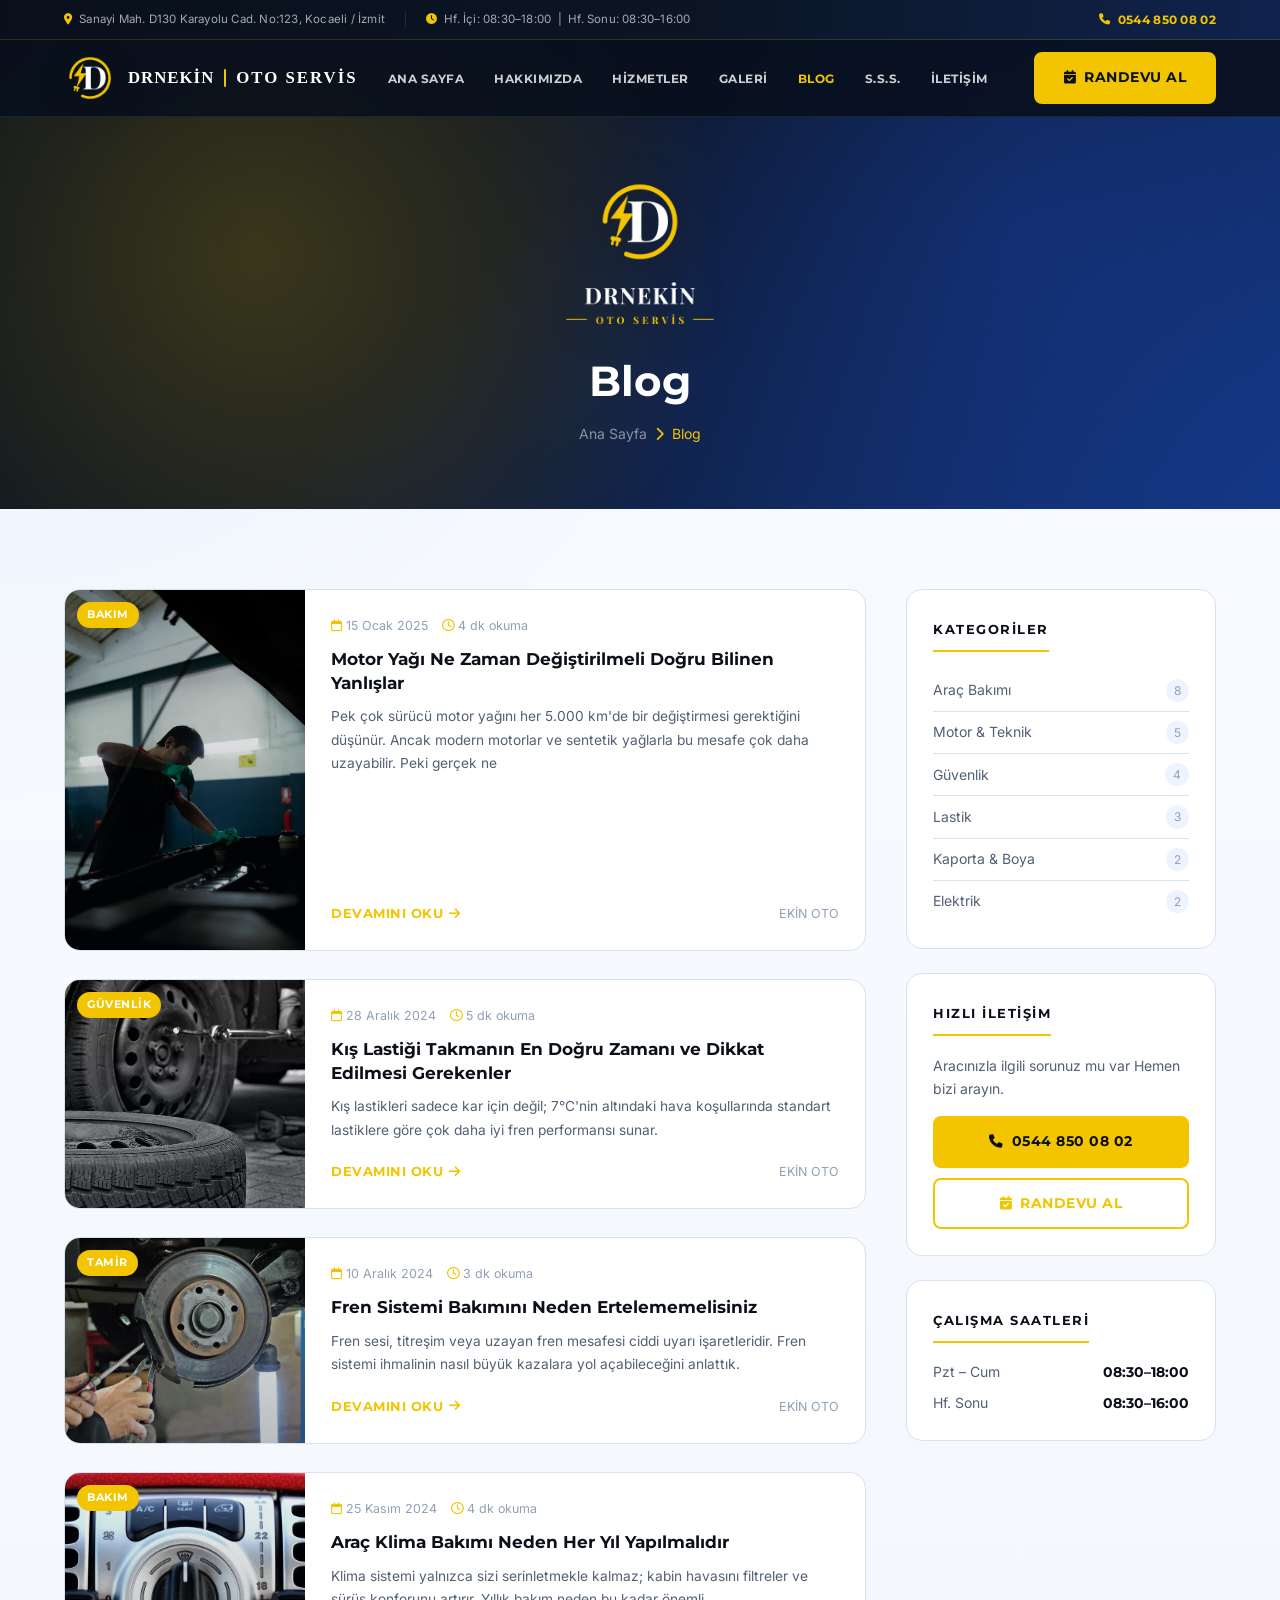
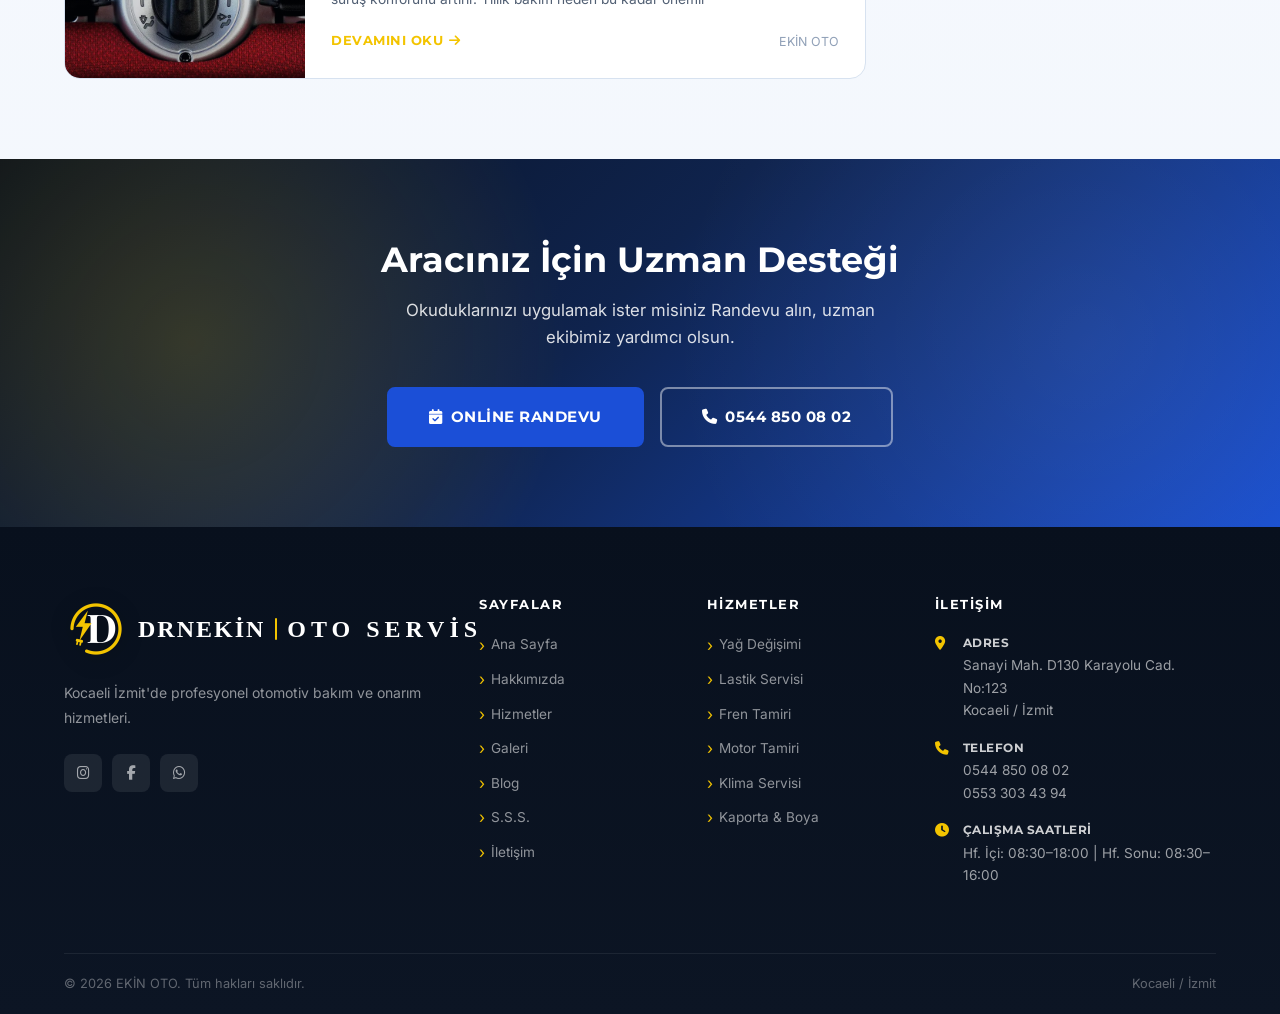
==== commit 30695770: "Switch reviews to Places API, apply new logo kit, add second phone Reviews: - api/google-reviews.php" ====
--- a/blog.html
+++ b/blog.html
@@ -10,10 +10,18 @@
   <link rel="preconnect" href="https://fonts.gstatic.com" crossorigin>
   <link href="https://fonts.googleapis.com/css2?family=Montserrat:wght@400;500;600;700;800&family=Inter:wght@300;400;500;600&family=Playfair+Display:wght@700;800&display=swap" rel="stylesheet">
   <link rel="stylesheet" href="https://cdnjs.cloudflare.com/ajax/libs/font-awesome/6.5.0/css/all.min.css">
-  <link rel="stylesheet" href="css/style.css?v=25">
-
-  <link rel="icon" type="image/png" href="images/logo1-icon.png?v=20260424">
-  <link rel="apple-touch-icon" href="images/logo1-icon.png?v=20260424">
+  <link rel="stylesheet" href="css/style.css?v=26">
+
+  <link rel="icon" href="favicon.ico?v=20260802" sizes="16x16">
+  <link rel="icon" href="images/favicon.svg?v=20260802" type="image/svg+xml">
+  <link rel="apple-touch-icon" href="images/apple-touch-icon.png?v=20260802">
+  <link rel="manifest" href="site.webmanifest?v=20260802">
+  <meta property="og:image" content="https://drnekinotoizmit.com/images/og-gorsel-1200x630.png?v=20260802">
+  <meta property="og:image:width" content="1200">
+  <meta property="og:image:height" content="630">
+  <meta property="og:image:alt" content="DRNEKİN OTO SERVİS — Kocaeli İzmit hasar onarım merkezi">
+  <meta name="twitter:card" content="summary_large_image">
+  <meta name="twitter:image" content="https://drnekinotoizmit.com/images/og-gorsel-1200x630.png?v=20260802">
   <!-- Google Analytics -->
   <script async src="https://www.googletagmanager.com/gtag/js?id=G-1234567890"></script>
   <script>
@@ -28,10 +36,10 @@
     "@context": "https://schema.org",
     "@type": "AutoRepair",
     "name": "EKİN OTO SERVİS",
-    "image": "https://drnekinotoizmit.com/images/logo1.png?v=20260424",
+    "image": "https://drnekinotoizmit.com/images/og-gorsel-1200x630.png?v=20260802",
     "@id": "https://drnekinotoizmit.com",
     "url": "https://drnekinotoizmit.com",
-    "telephone": "+905448500802",
+    "telephone": ["+905448500802", "+905533034394"],
     "address": {
       "@type": "PostalAddress",
       "streetAddress": "Sanayi Mah. D130 Karayolu Cad. No:123",
@@ -61,8 +69,9 @@
   <!-- NAVBAR -->
   <nav class="navbar" id="navbar">
     <div class="container">
-      <a href="index.html" class="navbar-logo">
-        <img src="images/logo1-720.webp?v=20260424" alt="EKİN OTO SERVİS" class="logo-img" srcset="images/logo1-360.webp?v=20260424 360w, images/logo1-720.webp?v=20260424 720w" sizes="(max-width: 640px) 170px, 260px" decoding="async" fetchpriority="high">
+      <a href="index.html" class="navbar-logo" aria-label="DRNEKİN OTO SERVİS — ana sayfa">
+        <img src="images/logo-amblem-256.webp?v=20260802" alt="" class="logo-img" width="52" height="52" decoding="async" fetchpriority="high">
+        <span class="text-logo"><span class="tl-brand">DRNEKİN</span><span class="tl-sep"></span><span class="tl-oto">OTO SERVİS</span></span>
       </a>
       <ul class="nav-links">
         <li><a href="index.html">Ana Sayfa</a></li>
@@ -82,7 +91,7 @@
     </div>
     <div class="mobile-nav" id="mobileNav">
       <div class="mobile-nav-brand">
-        <img src="images/logo1-720.webp?v=20260424" alt="EKİN OTO SERVİS" class="mobile-nav-logo" srcset="images/logo1-360.webp?v=20260424 360w, images/logo1-720.webp?v=20260424 720w" sizes="(max-width: 640px) 170px, 260px" decoding="async">
+        <img src="images/logo-dikey-400.webp?v=20260802" alt="DRNEKİN OTO SERVİS" class="mobile-nav-logo" width="400" height="400" decoding="async">
       </div>
       <ul>
         <li><a href="index.html">Ana Sayfa</a></li>
@@ -99,7 +108,7 @@
   <section class="page-header">
     <div class="page-header-content">
       <div class="page-header-logo-wrap">
-        <img src="images/logo1-720.webp?v=20260424" alt="EKİN OTO SERVİS" class="page-header-logo" srcset="images/logo1-360.webp?v=20260424 360w, images/logo1-720.webp?v=20260424 720w" sizes="(max-width: 640px) 170px, 260px" decoding="async">
+        <img src="images/logo-dikey-400.webp?v=20260802" alt="DRNEKİN OTO SERVİS" class="page-header-logo" width="400" height="400" decoding="async">
       </div>
       <h1>Blog</h1>
       <div class="breadcrumb">
@@ -269,7 +278,7 @@
     <div class="container">
       <div class="footer-grid">
         <div class="footer-brand">
-          <img src="images/logo1-720.webp?v=20260424" alt="EKİN OTO SERVİS" class="footer-logo-img" srcset="images/logo1-360.webp?v=20260424 360w, images/logo1-720.webp?v=20260424 720w" sizes="(max-width: 640px) 170px, 260px" decoding="async" fetchpriority="high">
+          <div class="footer-text-logo"><img src="images/logo-amblem-256.webp?v=20260802" alt="" class="footer-logo-img" width="64" height="64" decoding="async"><span class="tl-brand">DRNEKİN</span><span class="tl-sep"></span><span class="tl-oto">OTO SERVİS</span></div>
           <p>Kocaeli İzmit'de profesyonel otomotiv bakım ve onarım hizmetleri.</p>
           <div class="social-links">
             <a href="https://instagram.com" target="_blank" rel="noopener" class="social-link"><i class="fa-brands fa-instagram"></i></a>
@@ -308,7 +317,7 @@
           </div>
           <div class="footer-contact-item">
             <i class="fa-solid fa-phone"></i>
-            <div><strong>Telefon</strong><a href="tel:+905448500802">0544 850 08 02</a></div>
+            <div><strong>Telefon</strong><a href="tel:+905448500802">0544 850 08 02</a><br><a href="tel:+905533034394">0553 303 43 94</a></div>
           </div>
           <div class="footer-contact-item">
             <i class="fa-solid fa-clock"></i>
@@ -323,7 +332,7 @@
     </div>
   </footer>
 
-  <script src="js/main.js?v=12"></script>
+  <script src="js/main.js?v=13"></script>
 </body>
 </html>
 
--- a/css/style.css
+++ b/css/style.css
@@ -1,6 +1,9 @@
 /* =============================================
    DRN.EKİN OTO - Ana Stil Dosyası
    ============================================= */
+
+/* [hidden] must beat component display rules (flex/grid) further down. */
+[hidden] { display: none !important; }
 
 /* 1. CSS Değişkenleri */
 :root {
@@ -248,6 +251,7 @@
 .navbar-logo {
   display: flex;
   align-items: center;
+  gap: 12px;
   text-decoration: none;
   padding: 4px 0;
   flex-shrink: 0;
@@ -257,6 +261,8 @@
 .logo-img {
   max-height: 52px;
   width: auto;
+  /* Emblem is square; locking the ratio stops it stretching before decode. */
+  aspect-ratio: 1 / 1;
   object-fit: contain;
   display: block;
   transition: transform 0.4s cubic-bezier(0.175, 0.885, 0.32, 1.275);
@@ -266,18 +272,21 @@
   transform: scale(1.03);
 }
 .footer-logo-img {
-  max-height: 88px;
+  max-height: 64px;
   width: auto;
+  aspect-ratio: 1 / 1;
   object-fit: contain;
   display: block;
-  margin-bottom: 24px;
+  /* Now a flex item inside .footer-text-logo, which owns the spacing. */
+  margin-bottom: 0;
   filter: drop-shadow(0 4px 10px rgba(0,0,0,0.3));
 }
 .hero-brand {
   margin-bottom: 24px;
 }
 .hero-logo {
-  width: min(100%, 360px);
+  /* Vertical lockup is square, so it needs less width than the old wide logo. */
+  width: min(100%, 260px);
   height: auto;
   display: block;
   filter: drop-shadow(0 10px 28px rgba(0,0,0,0.32));
@@ -288,7 +297,7 @@
   margin-bottom: 22px;
 }
 .page-header-logo {
-  width: min(100%, 220px);
+  width: min(100%, 170px);
   height: auto;
   display: block;
   filter: drop-shadow(0 8px 20px rgba(0,0,0,0.28));
@@ -300,7 +309,7 @@
   border-bottom: 1px solid rgba(255,255,255,0.08);
 }
 .mobile-nav-logo {
-  width: min(100%, 180px);
+  width: min(100%, 140px);
   height: auto;
   display: block;
   filter: drop-shadow(0 8px 16px rgba(0,0,0,0.26));
@@ -318,31 +327,33 @@
 }
 .navbar-logo:hover .text-logo { opacity: 0.88; }
 
+/* Sized to roughly match the width the previous wide logo image occupied,
+   so the nav links keep their room. */
 .tl-brand {
   font-family: 'Playfair Display', 'Times New Roman', Georgia, serif;
-  font-size: 1.75rem;
+  font-size: 1.05rem;
+  font-weight: 700;
+  color: #ffffff;
+  letter-spacing: 1px;
+  white-space: nowrap;
+  line-height: 1;
+}
+
+.tl-sep {
+  display: block;
+  width: 2px;
+  height: 18px;
+  background: var(--red);
+  flex-shrink: 0;
+  border-radius: 2px;
+}
+
+.tl-oto {
+  font-family: 'Playfair Display', 'Times New Roman', Georgia, serif;
+  font-size: 1.05rem;
   font-weight: 700;
   color: #ffffff;
   letter-spacing: 2px;
-  white-space: nowrap;
-  line-height: 1;
-}
-
-.tl-sep {
-  display: block;
-  width: 2px;
-  height: 26px;
-  background: var(--red);
-  flex-shrink: 0;
-  border-radius: 2px;
-}
-
-.tl-oto {
-  font-family: 'Playfair Display', 'Times New Roman', Georgia, serif;
-  font-size: 1.75rem;
-  font-weight: 700;
-  color: #ffffff;
-  letter-spacing: 5px;
   white-space: nowrap;
   line-height: 1;
 }
@@ -693,7 +704,9 @@
   font-size: 1rem;
   font-weight: 700;
   flex-shrink: 0;
-}
+  overflow: hidden;
+}
+.testimonial-avatar img { width: 100%; height: 100%; object-fit: cover; display: block; }
 .author-name { font-family: 'Montserrat', sans-serif; font-weight: 700; font-size: 0.875rem; color: var(--black); }
 .author-vehicle { font-size: 0.78rem; color: var(--gray-light); }
 
@@ -1645,9 +1658,13 @@
   .navbar { top: 34px; }
   .navbar .container { height: 54px; padding: 0 16px; }
 
-  /* Logo küçültme */
-  .tl-brand, .tl-oto { font-size: 1.25rem; letter-spacing: 1.5px; }
-  .tl-sep { height: 20px; }
+  /* Logo küçültme — navbar'da hamburger'e yer kalması için "OTO SERVİS"
+     bölümü düşürülür, marka adı ve amblem kalır. */
+  .tl-brand, .tl-oto { font-size: 1rem; letter-spacing: 0.5px; }
+  .tl-sep { height: 15px; }
+  .navbar-logo .tl-sep,
+  .navbar-logo .tl-oto { display: none; }
+  .navbar-logo { gap: 9px; }
 
   /* Hamburger */
   .hamburger { padding: 8px; margin-right: -8px; }
@@ -1675,7 +1692,7 @@
     padding: 14px 14px 8px;
   }
   .mobile-nav-logo {
-    width: min(100%, 150px);
+    width: min(100%, 120px);
   }
   .mobile-nav ul { padding: 8px 0; margin: 0; }
   .mobile-nav ul li a {
@@ -1726,7 +1743,7 @@
   .hero-subtitle { font-size: 0.95rem; margin-bottom: 28px; }
   .logo-img { max-height: 42px; }
   .hero-logo {
-    width: min(100%, 280px);
+    width: min(100%, 200px);
   }
   .hero-badge { font-size: 0.7rem; padding: 7px 14px; margin-bottom: 20px; }
   .hero-btns { flex-direction: column; width: 100%; gap: 10px; margin-bottom: 32px; }
@@ -1827,7 +1844,12 @@
   .footer { padding: 48px 0 0; }
   .footer-grid { grid-template-columns: 1fr; gap: 28px; padding-bottom: 36px; }
   .footer-bottom { flex-direction: column; text-align: center; gap: 6px; }
-  .footer-logo-img { max-height: 78px; }
+  /* Emblem + wordmark sit on one nowrap line, so both shrink on narrow screens. */
+  .footer-logo-img { max-height: 48px; }
+  .footer-text-logo { gap: 8px; }
+  .footer-text-logo .tl-brand { font-size: 1.1rem; letter-spacing: 1px; }
+  .footer-text-logo .tl-oto { font-size: 1.1rem; letter-spacing: 2px; }
+  .footer-text-logo .tl-sep { height: 16px; }
 
   /* About */
   .about-content h2 { font-size: 1.6rem; }
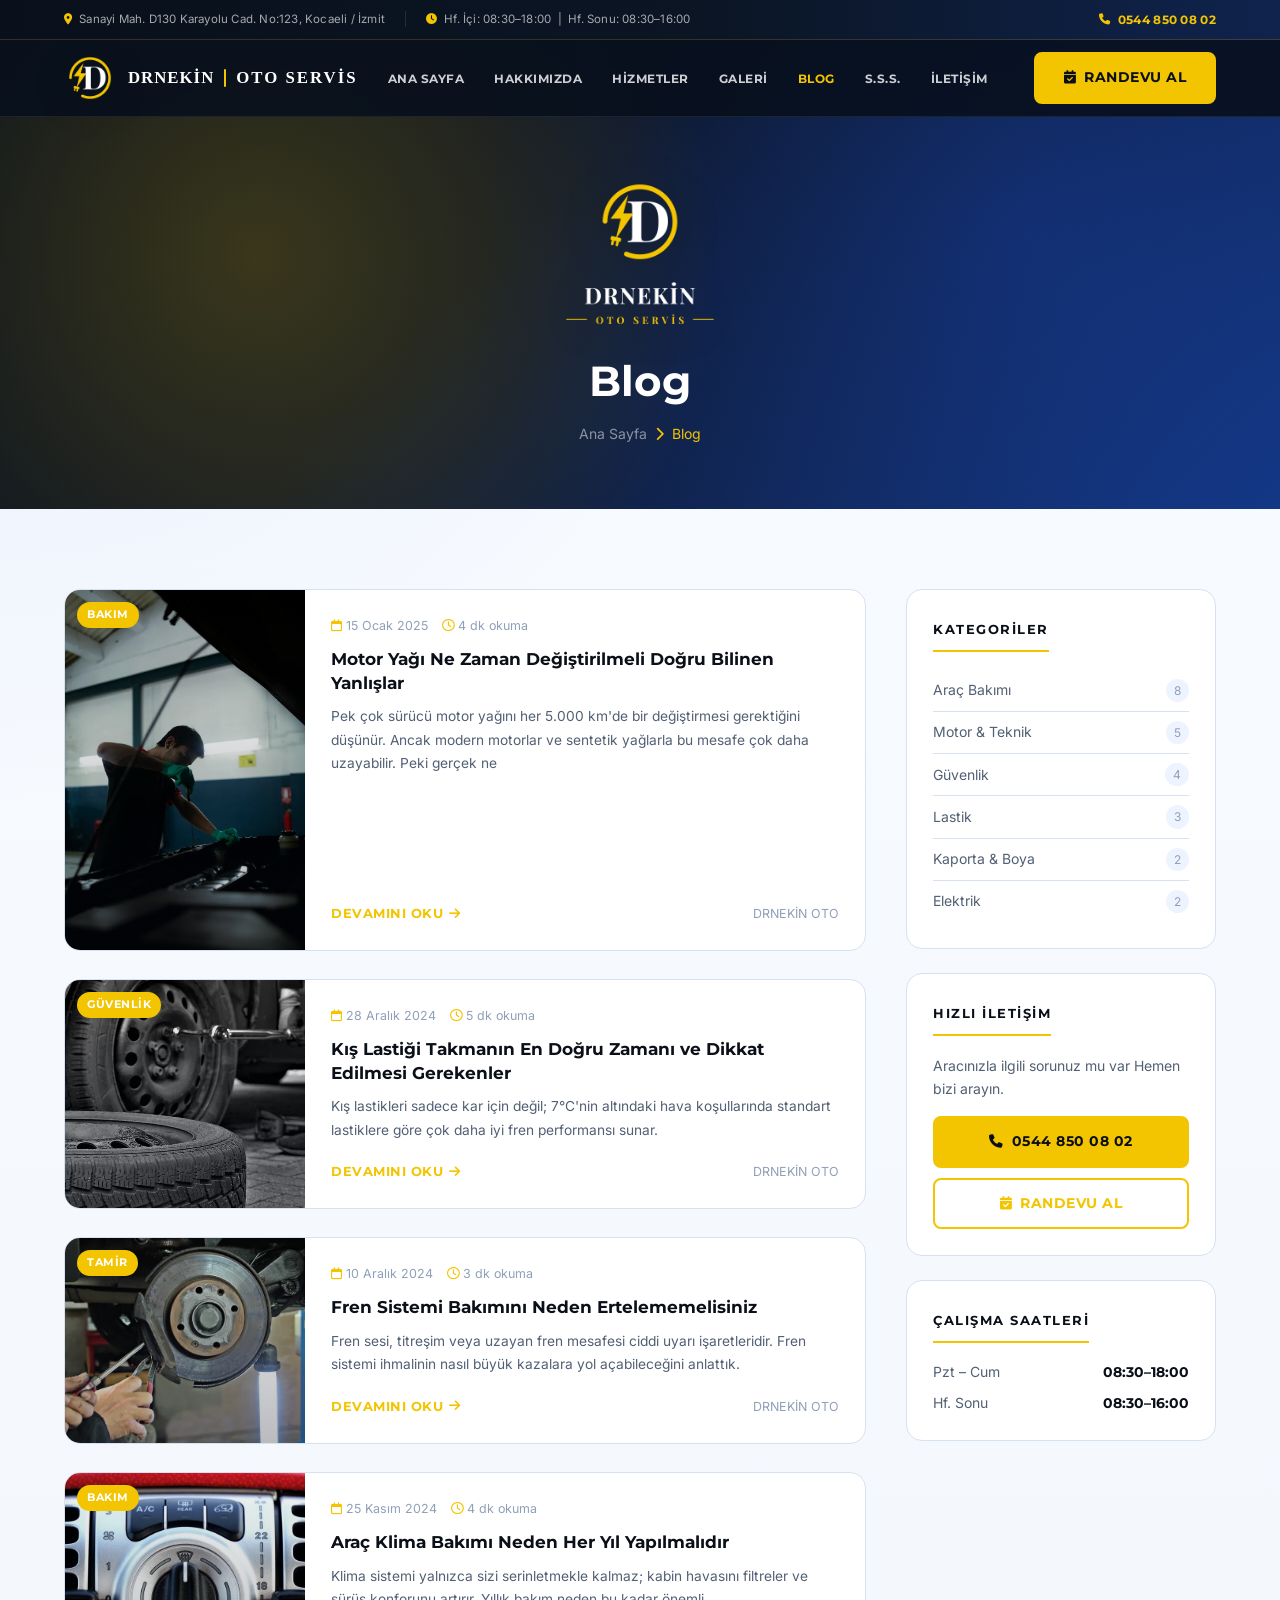
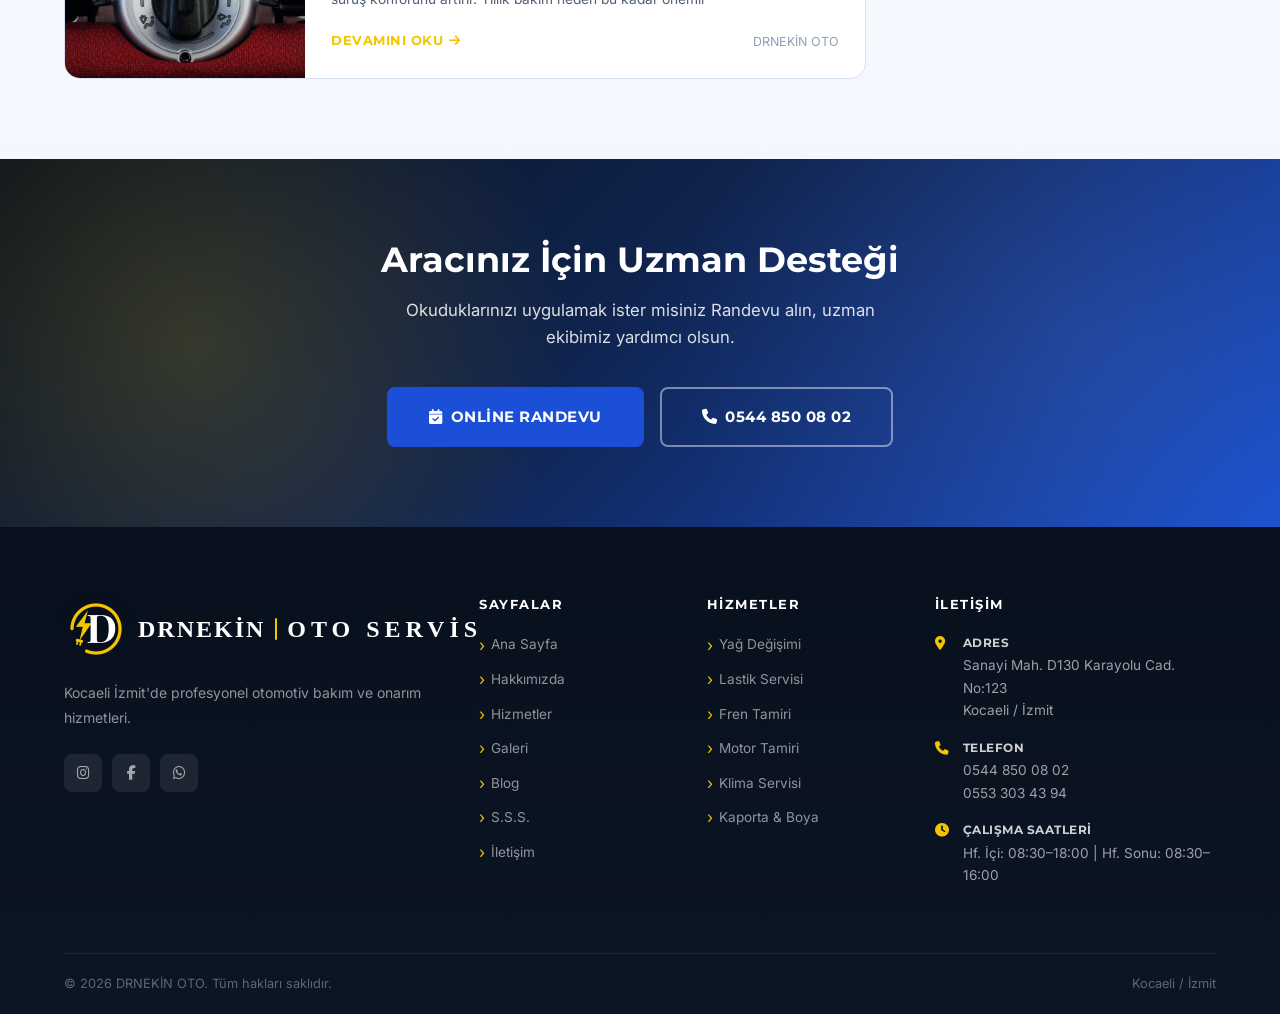
==== commit c315de9d: "Generate reviews config at deploy, align brand name, bust CSS/JS cache Reviews config: - The repo is" ====
--- a/blog.html
+++ b/blog.html
@@ -4,13 +4,13 @@
   <meta charset="UTF-8">
   <meta http-equiv="Content-Type" content="text/html; charset=UTF-8">
   <meta name="viewport" content="width=device-width, initial-scale=1.0">
-  <meta name="description" content="EKİN OTO blog - Araç bakımı ve otomotiv hakkında faydalı yazılar.">
-  <title>Blog | EKİN OTO</title>
+  <meta name="description" content="DRNEKİN OTO blog - Araç bakımı ve otomotiv hakkında faydalı yazılar.">
+  <title>Blog | DRNEKİN OTO</title>
   <link rel="preconnect" href="https://fonts.googleapis.com">
   <link rel="preconnect" href="https://fonts.gstatic.com" crossorigin>
   <link href="https://fonts.googleapis.com/css2?family=Montserrat:wght@400;500;600;700;800&family=Inter:wght@300;400;500;600&family=Playfair+Display:wght@700;800&display=swap" rel="stylesheet">
   <link rel="stylesheet" href="https://cdnjs.cloudflare.com/ajax/libs/font-awesome/6.5.0/css/all.min.css">
-  <link rel="stylesheet" href="css/style.css?v=26">
+  <link rel="stylesheet" href="css/style.css?v=27">
 
   <link rel="icon" href="favicon.ico?v=20260802" sizes="16x16">
   <link rel="icon" href="images/favicon.svg?v=20260802" type="image/svg+xml">
@@ -35,7 +35,7 @@
   {
     "@context": "https://schema.org",
     "@type": "AutoRepair",
-    "name": "EKİN OTO SERVİS",
+    "name": "DRNEKİN OTO SERVİS",
     "image": "https://drnekinotoizmit.com/images/og-gorsel-1200x630.png?v=20260802",
     "@id": "https://drnekinotoizmit.com",
     "url": "https://drnekinotoizmit.com",
@@ -142,11 +142,11 @@
               <div class="blog-detail" style="display:none;">
                 <p>Eskiden mineral bazlı motor yağları kullanılıyordu ve bu yağlar gerçekten de 5.000 km gibi kısa sürelerde özelliğini yitiriyordu. Günümüzde tam sentetik ve yarı sentetik motor yağları, normal kullanım şartlarında <strong>10.000 – 15.000 km</strong> arasında güvenle kullanılabilir.</p>
                 <p>Dikkat etmeniz gereken istisnalar: Aracınızı sadece kısa mesafelerde (motor tam ısınmadan dur-kalk yaparak) kullanıyorsanız veya çok tozlu ortamlarda bulunuyorsanız, kilometre dolmadan da yağ kalitesinde bozulmalar yaşanabilir.</p>
-                <p><strong>EKİN OTO tavsiyesi:</strong> Senede bir kez kilometre dolmasa dahi yağın vizkozite değerlerinin kontrol edilmesini öneriyoruz.</p>
+                <p><strong>DRNEKİN OTO tavsiyesi:</strong> Senede bir kez kilometre dolmasa dahi yağın vizkozite değerlerinin kontrol edilmesini öneriyoruz.</p>
               </div>
               <div class="blog-card-footer">
                 <span class="read-more" onclick="toggleBlog(this)">Devamını Oku <i class="fa-solid fa-arrow-right"></i></span>
-                <span style="font-size:0.78rem; color:var(--gray-light);">EKİN OTO</span>
+                <span style="font-size:0.78rem; color:var(--gray-light);">DRNEKİN OTO</span>
               </div>
             </div>
           </div>
@@ -170,7 +170,7 @@
               </div>
               <div class="blog-card-footer">
                 <span class="read-more" onclick="toggleBlog(this)">Devamını Oku <i class="fa-solid fa-arrow-right"></i></span>
-                <span style="font-size:0.78rem; color:var(--gray-light);">EKİN OTO</span>
+                <span style="font-size:0.78rem; color:var(--gray-light);">DRNEKİN OTO</span>
               </div>
             </div>
           </div>
@@ -194,7 +194,7 @@
               </div>
               <div class="blog-card-footer">
                 <span class="read-more" onclick="toggleBlog(this)">Devamını Oku <i class="fa-solid fa-arrow-right"></i></span>
-                <span style="font-size:0.78rem; color:var(--gray-light);">EKİN OTO</span>
+                <span style="font-size:0.78rem; color:var(--gray-light);">DRNEKİN OTO</span>
               </div>
             </div>
           </div>
@@ -218,7 +218,7 @@
               </div>
               <div class="blog-card-footer">
                 <span class="read-more" onclick="toggleBlog(this)">Devamını Oku <i class="fa-solid fa-arrow-right"></i></span>
-                <span style="font-size:0.78rem; color:var(--gray-light);">EKİN OTO</span>
+                <span style="font-size:0.78rem; color:var(--gray-light);">DRNEKİN OTO</span>
               </div>
             </div>
           </div>
@@ -326,13 +326,13 @@
         </div>
       </div>
       <div class="footer-bottom">
-        <p>© <script>document.write(new Date().getFullYear())</script> EKİN OTO. Tüm hakları saklıdır.</p>
+        <p>© <script>document.write(new Date().getFullYear())</script> DRNEKİN OTO. Tüm hakları saklıdır.</p>
         <p>Kocaeli / İzmit</p>
       </div>
     </div>
   </footer>
 
-  <script src="js/main.js?v=13"></script>
+  <script src="js/main.js?v=14"></script>
 </body>
 </html>
 
--- a/css/style.css
+++ b/css/style.css
@@ -1,5 +1,5 @@
 /* =============================================
-   DRN.EKİN OTO - Ana Stil Dosyası
+   DRNEKİN OTO SERVİS - Ana Stil Dosyası
    ============================================= */
 
 /* [hidden] must beat component display rules (flex/grid) further down. */
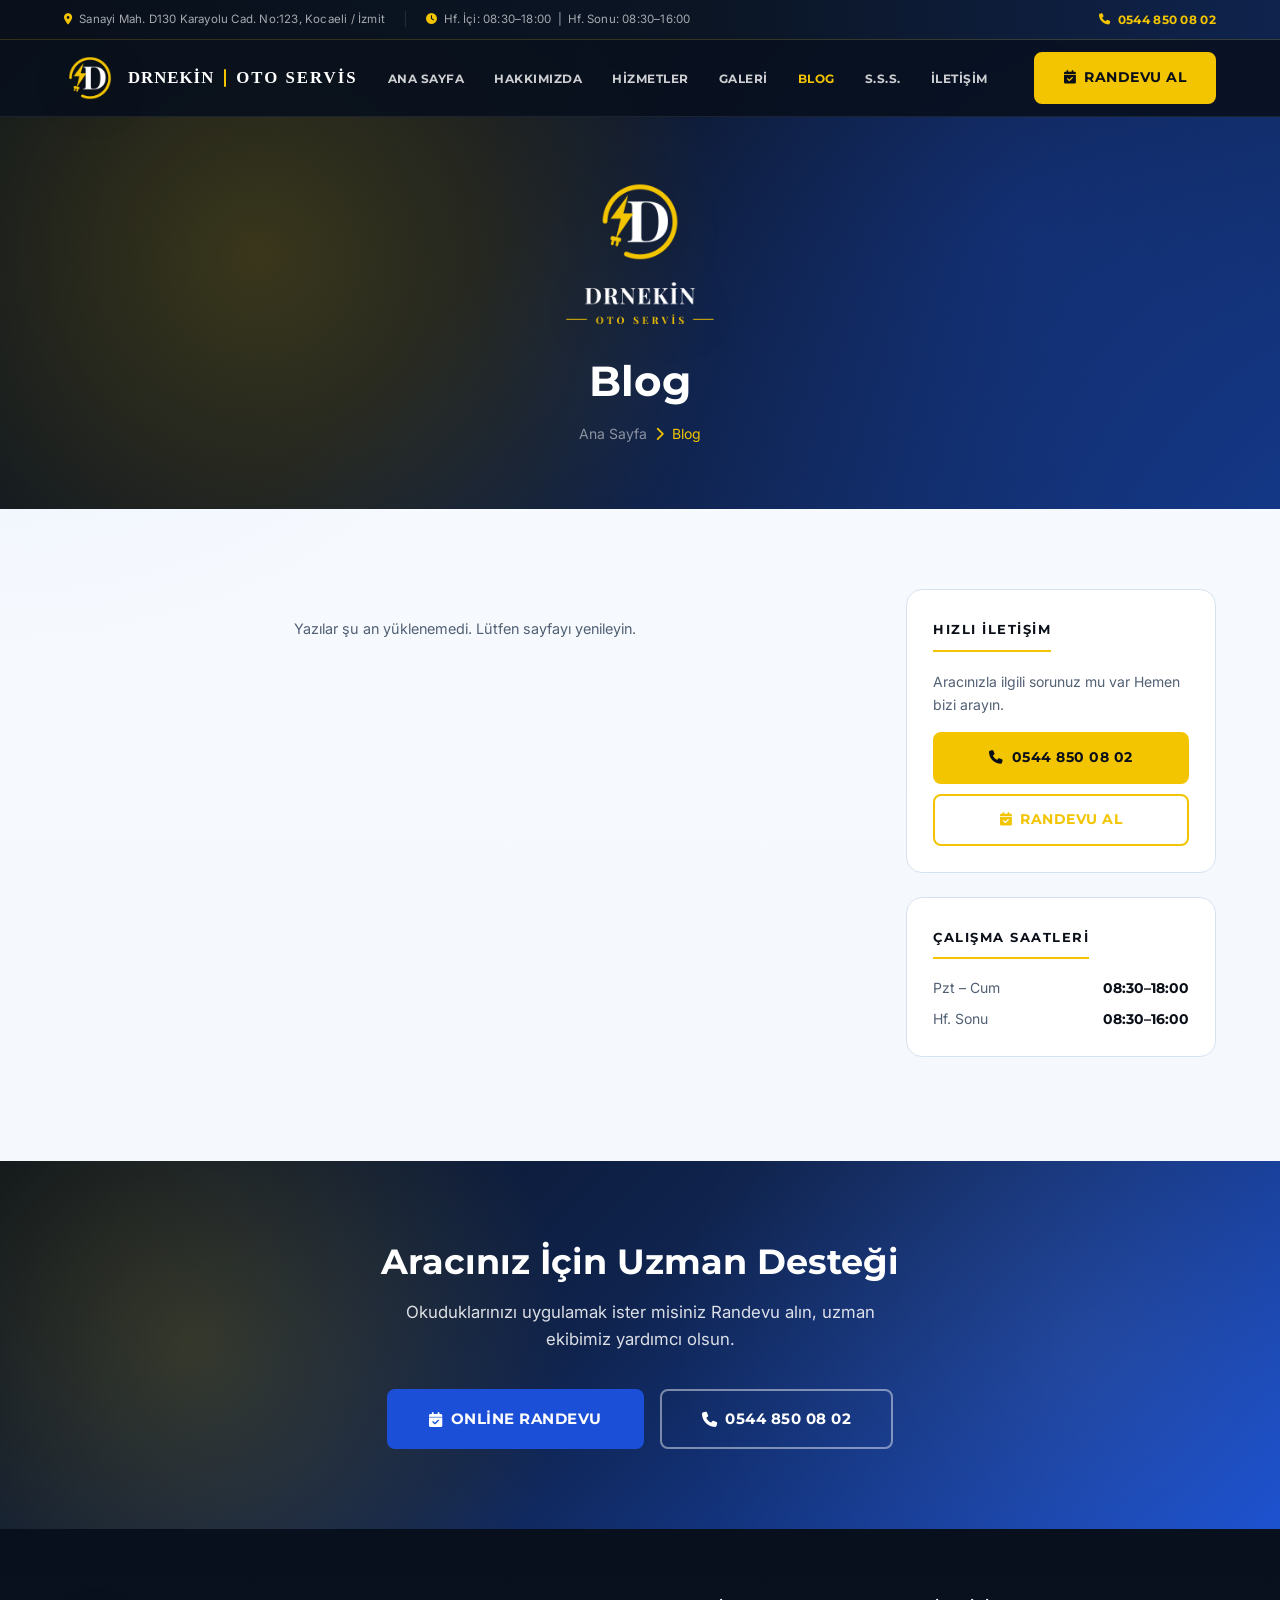
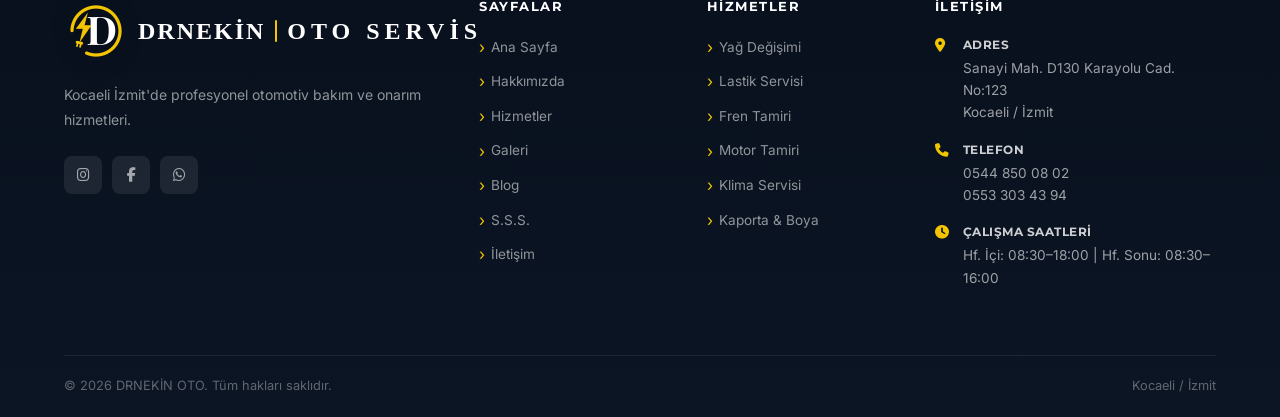
==== commit 0cda36bf: "Add a blog panel and serve posts from a data file blog.html carried its four posts as embedded marku" ====
--- a/blog.html
+++ b/blog.html
@@ -10,7 +10,7 @@
   <link rel="preconnect" href="https://fonts.gstatic.com" crossorigin>
   <link href="https://fonts.googleapis.com/css2?family=Montserrat:wght@400;500;600;700;800&family=Inter:wght@300;400;500;600&family=Playfair+Display:wght@700;800&display=swap" rel="stylesheet">
   <link rel="stylesheet" href="https://cdnjs.cloudflare.com/ajax/libs/font-awesome/6.5.0/css/all.min.css">
-  <link rel="stylesheet" href="css/style.css?v=27">
+  <link rel="stylesheet" href="css/style.css?v=28">
 
   <link rel="icon" href="favicon.ico?v=20260802" sizes="16x16">
   <link rel="icon" href="images/favicon.svg?v=20260802" type="image/svg+xml">
@@ -125,117 +125,30 @@
       <div class="blog-layout">
 
         <!-- Sol: Yazılar -->
-        <div class="blog-list">
-
-          <div class="blog-card reveal">
-            <div class="blog-card-img">
-              <img src="images/blog/motor-yagi-bakimi-800.webp?v=20260424" alt="Motor yağı bakımında servis kontrolü" loading="lazy" srcset="images/blog/motor-yagi-bakimi-800.webp?v=20260424 800w, images/blog/motor-yagi-bakimi-1400.webp?v=20260424 1400w" sizes="(max-width: 900px) 100vw, 240px" decoding="async" data-full="images/blog/motor-yagi-bakimi-1400.webp?v=20260424">
-              <span class="blog-cat">Bakım</span>
-            </div>
-            <div class="blog-card-body">
-              <div class="blog-meta">
-                <span><i class="fa-regular fa-calendar"></i> 15 Ocak 2025</span>
-                <span><i class="fa-regular fa-clock"></i> 4 dk okuma</span>
-              </div>
-              <h3>Motor Yağı Ne Zaman Değiştirilmeli Doğru Bilinen Yanlışlar</h3>
-              <p>Pek çok sürücü motor yağını her 5.000 km'de bir değiştirmesi gerektiğini düşünür. Ancak modern motorlar ve sentetik yağlarla bu mesafe çok daha uzayabilir. Peki gerçek ne</p>
-              <div class="blog-detail" style="display:none;">
-                <p>Eskiden mineral bazlı motor yağları kullanılıyordu ve bu yağlar gerçekten de 5.000 km gibi kısa sürelerde özelliğini yitiriyordu. Günümüzde tam sentetik ve yarı sentetik motor yağları, normal kullanım şartlarında <strong>10.000 – 15.000 km</strong> arasında güvenle kullanılabilir.</p>
-                <p>Dikkat etmeniz gereken istisnalar: Aracınızı sadece kısa mesafelerde (motor tam ısınmadan dur-kalk yaparak) kullanıyorsanız veya çok tozlu ortamlarda bulunuyorsanız, kilometre dolmadan da yağ kalitesinde bozulmalar yaşanabilir.</p>
-                <p><strong>DRNEKİN OTO tavsiyesi:</strong> Senede bir kez kilometre dolmasa dahi yağın vizkozite değerlerinin kontrol edilmesini öneriyoruz.</p>
-              </div>
-              <div class="blog-card-footer">
-                <span class="read-more" onclick="toggleBlog(this)">Devamını Oku <i class="fa-solid fa-arrow-right"></i></span>
-                <span style="font-size:0.78rem; color:var(--gray-light);">DRNEKİN OTO</span>
-              </div>
-            </div>
-          </div>
-
-          <div class="blog-card reveal">
-            <div class="blog-card-img">
-              <img src="images/blog/kis-lastigi-800.webp?v=20260424" alt="Kış lastiği değişimi ve yol güvenliği" loading="lazy" srcset="images/blog/kis-lastigi-800.webp?v=20260424 800w, images/blog/kis-lastigi-1400.webp?v=20260424 1400w" sizes="(max-width: 900px) 100vw, 240px" decoding="async" data-full="images/blog/kis-lastigi-1400.webp?v=20260424">
-              <span class="blog-cat">Güvenlik</span>
-            </div>
-            <div class="blog-card-body">
-              <div class="blog-meta">
-                <span><i class="fa-regular fa-calendar"></i> 28 Aralık 2024</span>
-                <span><i class="fa-regular fa-clock"></i> 5 dk okuma</span>
-              </div>
-              <h3>Kış Lastiği Takmanın En Doğru Zamanı ve Dikkat Edilmesi Gerekenler</h3>
-              <p>Kış lastikleri sadece kar için değil; 7°C'nin altındaki hava koşullarında standart lastiklere göre çok daha iyi fren performansı sunar.</p>
-              <div class="blog-detail" style="display:none;">
-                <p>Yaz lastiklerinin kauçuk yapısı sıcak havalarda performans göstermek üzere tasarlanmıştır. <strong>+7°C'nin altına</strong> düştüğünde bu kauçuk sertleşir, yola tutunamaz ve fren mesafesini iki katına çıkarabilir.</p>
-                <p>Kış lastikleri ise içeriğindeki yüksek silika oranı sayesinde eksi soğuklarda dahi yumuşak kalabilme özelliğine sahiptir. Lamelli yapıları kar ve buzda üstün tutuş sağlar.</p>
-                <p><strong>Tavsiye:</strong> Hava sıcaklığı düzenli olarak 7°C'nin altına düştüğünde kış lastiğine geçin. Lastiklerinizin diş derinliği en az 4 mm olmalıdır.</p>
-              </div>
-              <div class="blog-card-footer">
-                <span class="read-more" onclick="toggleBlog(this)">Devamını Oku <i class="fa-solid fa-arrow-right"></i></span>
-                <span style="font-size:0.78rem; color:var(--gray-light);">DRNEKİN OTO</span>
-              </div>
-            </div>
-          </div>
-
-          <div class="blog-card reveal">
-            <div class="blog-card-img">
-              <img src="images/blog/fren-bakimi-800.webp?v=20260424" alt="Fren sistemi disk ve balata bakımı" loading="lazy" srcset="images/blog/fren-bakimi-800.webp?v=20260424 800w, images/blog/fren-bakimi-1400.webp?v=20260424 1400w" sizes="(max-width: 900px) 100vw, 240px" decoding="async" data-full="images/blog/fren-bakimi-1400.webp?v=20260424">
-              <span class="blog-cat">Tamir</span>
-            </div>
-            <div class="blog-card-body">
-              <div class="blog-meta">
-                <span><i class="fa-regular fa-calendar"></i> 10 Aralık 2024</span>
-                <span><i class="fa-regular fa-clock"></i> 3 dk okuma</span>
-              </div>
-              <h3>Fren Sistemi Bakımını Neden Ertelememelisiniz</h3>
-              <p>Fren sesi, titreşim veya uzayan fren mesafesi ciddi uyarı işaretleridir. Fren sistemi ihmalinin nasıl büyük kazalara yol açabileceğini anlattık.</p>
-              <div class="blog-detail" style="display:none;">
-                <p>Fren sistemlerinden gelen sesler genellikle balatalarınızın inceldiğinin en belirgin sinyalidir. Birçok balatada, kalınlık azaldığında diske sürtünüp ses çıkaran bir metal ikaz sacı bulunur.</p>
-                <p>Sesi görmezden gelirseniz balata tamamen biter ve kaliper metali fren diskini çizmeye başlar. Küçük bir balata değişimi ile çözülebilecek durum, <strong>disk değişimi</strong> ve büyük masrafları beraberinde getirir.</p>
-                <p><strong>Belirtiler:</strong> Fren pedalında titreşim, ciyaklama sesi, uzayan fren mesafesi, pedalın tabana gitmesi. Bunlardan birini fark ettiğinizde vakit kaybetmeden servise gelin.</p>
-              </div>
-              <div class="blog-card-footer">
-                <span class="read-more" onclick="toggleBlog(this)">Devamını Oku <i class="fa-solid fa-arrow-right"></i></span>
-                <span style="font-size:0.78rem; color:var(--gray-light);">DRNEKİN OTO</span>
-              </div>
-            </div>
-          </div>
-
-          <div class="blog-card reveal">
-            <div class="blog-card-img">
-              <img src="images/blog/klima-bakimi-800.webp?v=20260424" alt="Araç klima kontrol paneli ve havalandırma" loading="lazy" srcset="images/blog/klima-bakimi-800.webp?v=20260424 800w, images/blog/klima-bakimi-1400.webp?v=20260424 1400w" sizes="(max-width: 900px) 100vw, 240px" decoding="async" data-full="images/blog/klima-bakimi-1400.webp?v=20260424">
-              <span class="blog-cat">Bakım</span>
-            </div>
-            <div class="blog-card-body">
-              <div class="blog-meta">
-                <span><i class="fa-regular fa-calendar"></i> 25 Kasım 2024</span>
-                <span><i class="fa-regular fa-clock"></i> 4 dk okuma</span>
-              </div>
-              <h3>Araç Klima Bakımı Neden Her Yıl Yapılmalıdır</h3>
-              <p>Klima sistemi yalnızca sizi serinletmekle kalmaz; kabin havasını filtreler ve sürüş konforunu artırır. Yıllık bakım neden bu kadar önemli</p>
-              <div class="blog-detail" style="display:none;">
-                <p>Klima açıldıktan 5 dakika sonra hala yeterli soğutma hissedilmiyorsa veya kötü kokular geliyorsa sisteme müdahale vakti gelmiştir.</p>
-                <p>Eksik gaz, kompresörün gereksiz yere zorlanmasına ve yanmasına neden olabilir. <strong>Polen filtresinin</strong> kirliliği de içeri basılan hava miktarını ciddi oranda düşürür ve alerjik reaksiyonlara yol açabilir.</p>
-                <p><strong>Servisimizde:</strong> Klima gaz ölçümü cihazlarla yapılıp, gerekli dezenfeksiyon ve polen filtresi değişimi ile %100 randıman sağlanmaktadır. Yılda bir bakım yeterlidir.</p>
-              </div>
-              <div class="blog-card-footer">
-                <span class="read-more" onclick="toggleBlog(this)">Devamını Oku <i class="fa-solid fa-arrow-right"></i></span>
-                <span style="font-size:0.78rem; color:var(--gray-light);">DRNEKİN OTO</span>
-              </div>
-            </div>
-          </div>
-
+        <!-- Yazılar api/blog.php'den gelir; panelden kaydedilen içerik burada görünür.
+             Listenin kendisi canlı bölge DEĞİL: aria-live burada olsaydı ekran
+             okuyucu her yüklemede bütün yazıları araya girerek okurdu. Yalnızca
+             kısa durum mesajı duyurulur. -->
+        <div class="blog-main">
+          <!-- Durum bölgesi listenin DIŞINDA: innerHTML ile yeniden yazılan bir
+               role="status" elemanını bazı ekran okuyucular "yeni" sayıp
+               duyurmuyor. Metnini ve aria-busy'yi JS yazar; JS kapalıyken
+               boş kalır ve yalnızca aşağıdaki noscript görünür. -->
+          <p class="blog-state" id="blogState" role="status" hidden></p>
+          <div class="blog-list" id="blogList">
+            <noscript>
+              <p class="blog-state">Blog yazılarını görebilmek için tarayıcınızda JavaScript'in açık olması gerekir. Sorularınız için <a href="iletisim.html">bize ulaşın</a>.</p>
+            </noscript>
+          </div>
         </div>
 
         <!-- Sağ: Sidebar -->
         <div class="blog-sidebar reveal">
           <div class="sidebar-widget">
             <h4>Kategoriler</h4>
-            <ul>
-              <li class="cat-item"><a href="#">Araç Bakımı</a><span class="cat-count">8</span></li>
-              <li class="cat-item"><a href="#">Motor &amp; Teknik</a><span class="cat-count">5</span></li>
-              <li class="cat-item"><a href="#">Güvenlik</a><span class="cat-count">4</span></li>
-              <li class="cat-item"><a href="#">Lastik</a><span class="cat-count">3</span></li>
-              <li class="cat-item"><a href="#">Kaporta &amp; Boya</a><span class="cat-count">2</span></li>
-              <li class="cat-item"><a href="#">Elektrik</a><span class="cat-count">2</span></li>
+            <!-- Sayılar yazı listesinden hesaplanır: sabit sayılar yazı eklendikçe yanlışlaşıyordu. -->
+            <ul id="blogCats">
+              <li class="cat-item"><span>Yükleniyor…</span></li>
             </ul>
           </div>
           <div class="sidebar-widget">
@@ -332,7 +245,7 @@
     </div>
   </footer>
 
-  <script src="js/main.js?v=14"></script>
+  <script src="js/main.js?v=16"></script>
 </body>
 </html>
 
--- a/css/style.css
+++ b/css/style.css
@@ -1111,6 +1111,8 @@
 
 /* 18. Blog */
 .blog-layout { display: grid; grid-template-columns: 1fr 310px; gap: 40px; align-items: start; }
+/* Durum bölgesi ile listeyi tek grid hücresinde tutar. */
+.blog-main { min-width: 0; }
 .blog-list { display: flex; flex-direction: column; gap: 28px; }
 .blog-card {
   display: grid;
@@ -1180,7 +1182,9 @@
 .blog-detail p:last-child { margin-bottom: 0; }
 .blog-detail strong { color: var(--black); }
 .read-more {
-  color: var(--red);
+  /* Marka sarısı (--red) beyaz üzerinde 1,65:1 kalıyor ve bu bir kontrol:
+     metin koyu, ok ikonu marka renginde. Renk değişkeni değiştirilmedi. */
+  color: var(--gray-dark);
   font-family: 'Montserrat', sans-serif;
   font-size: 0.8rem;
   font-weight: 700;
@@ -1190,8 +1194,17 @@
   align-items: center;
   gap: 6px;
   transition: var(--transition);
-}
-.read-more:hover { gap: 10px; }
+  /* Klavyeyle erişilebilmesi için <button>; tarayıcı varsayılanları burada
+     temizleniyor ki ayrı bir kural yukarıdaki tipografiyi ezmesin. */
+  background: none;
+  border: 0;
+  padding: 0;
+  cursor: pointer;
+}
+.read-more i { color: var(--red); }
+.read-more:hover { gap: 10px; color: var(--black); }
+.blog-state { padding: 28px; text-align: center; color: var(--gray); font-size: 0.9rem; }
+.blog-card--noimg { grid-template-columns: 1fr; }
 .sidebar-widget { background: #fff; border: 1px solid var(--border); border-radius: var(--radius); padding: 26px; margin-bottom: 24px; }
 .sidebar-widget h4 {
   font-size: 0.82rem;
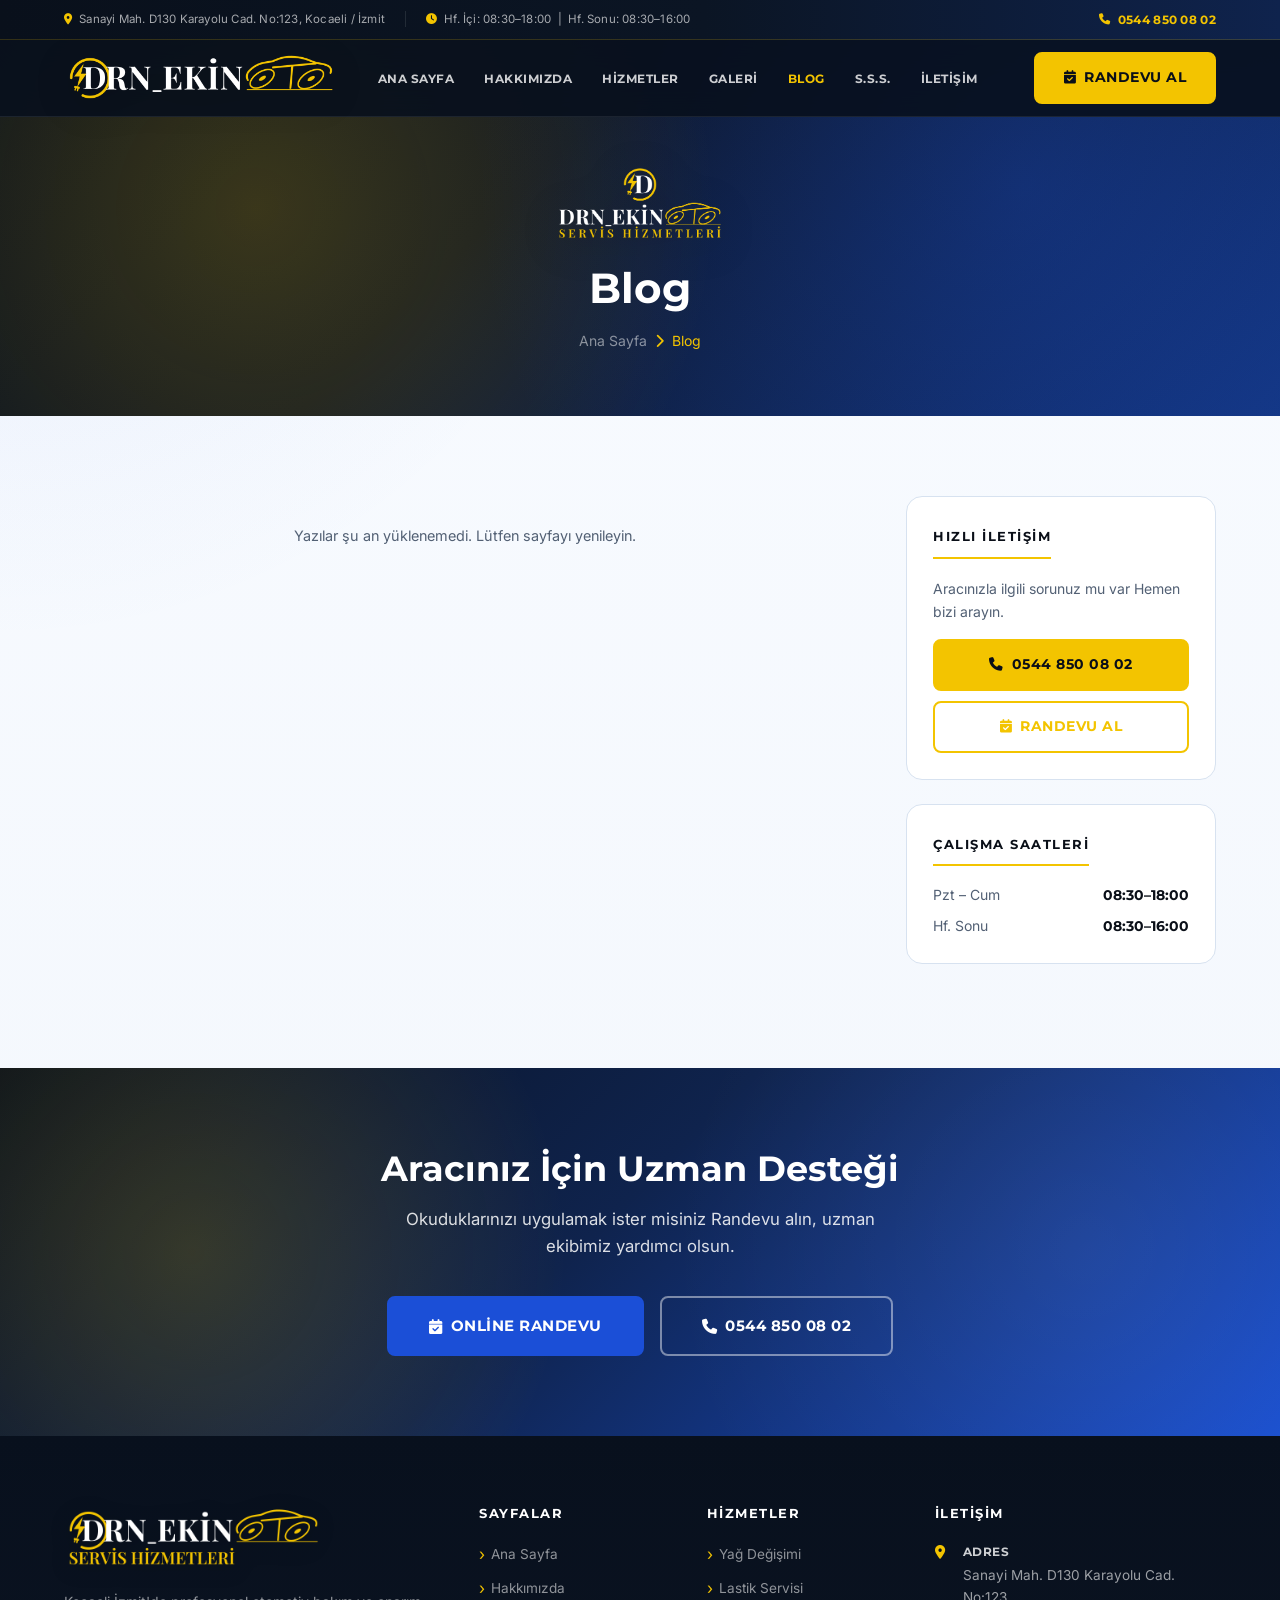
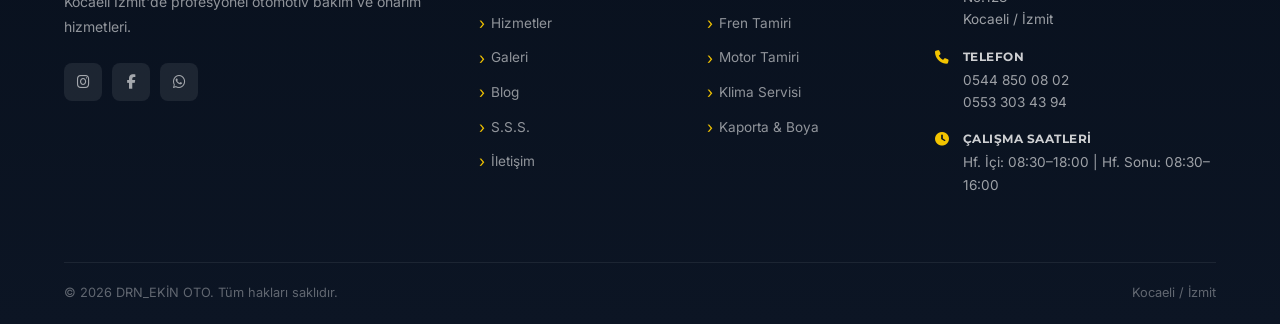
==== commit b0bc4639: "Switch to the DRN_EKİN wordmark and image lockup The new logo kit renders the brand as DRN_EKİN OTO " ====
--- a/blog.html
+++ b/blog.html
@@ -4,24 +4,24 @@
   <meta charset="UTF-8">
   <meta http-equiv="Content-Type" content="text/html; charset=UTF-8">
   <meta name="viewport" content="width=device-width, initial-scale=1.0">
-  <meta name="description" content="DRNEKİN OTO blog - Araç bakımı ve otomotiv hakkında faydalı yazılar.">
-  <title>Blog | DRNEKİN OTO</title>
+  <meta name="description" content="DRN_EKİN OTO blog - Araç bakımı ve otomotiv hakkında faydalı yazılar.">
+  <title>Blog | DRN_EKİN OTO</title>
   <link rel="preconnect" href="https://fonts.googleapis.com">
   <link rel="preconnect" href="https://fonts.gstatic.com" crossorigin>
   <link href="https://fonts.googleapis.com/css2?family=Montserrat:wght@400;500;600;700;800&family=Inter:wght@300;400;500;600&family=Playfair+Display:wght@700;800&display=swap" rel="stylesheet">
   <link rel="stylesheet" href="https://cdnjs.cloudflare.com/ajax/libs/font-awesome/6.5.0/css/all.min.css">
-  <link rel="stylesheet" href="css/style.css?v=28">
-
-  <link rel="icon" href="favicon.ico?v=20260802" sizes="16x16">
-  <link rel="icon" href="images/favicon.svg?v=20260802" type="image/svg+xml">
-  <link rel="apple-touch-icon" href="images/apple-touch-icon.png?v=20260802">
-  <link rel="manifest" href="site.webmanifest?v=20260802">
-  <meta property="og:image" content="https://drnekinotoizmit.com/images/og-gorsel-1200x630.png?v=20260802">
+  <link rel="stylesheet" href="css/style.css?v=29">
+
+  <link rel="icon" href="favicon.ico?v=20260802b" sizes="16x16">
+  <link rel="icon" href="images/favicon.svg?v=20260802b" type="image/svg+xml">
+  <link rel="apple-touch-icon" href="images/apple-touch-icon.png?v=20260802b">
+  <link rel="manifest" href="site.webmanifest?v=20260802b">
+  <meta property="og:image" content="https://drnekinotoizmit.com/images/og-gorsel-1200x630.webp?v=20260802b">
   <meta property="og:image:width" content="1200">
   <meta property="og:image:height" content="630">
-  <meta property="og:image:alt" content="DRNEKİN OTO SERVİS — Kocaeli İzmit hasar onarım merkezi">
+  <meta property="og:image:alt" content="DRN_EKİN OTO SERVİS HİZMETLERİ — Kocaeli İzmit hasar onarım merkezi">
   <meta name="twitter:card" content="summary_large_image">
-  <meta name="twitter:image" content="https://drnekinotoizmit.com/images/og-gorsel-1200x630.png?v=20260802">
+  <meta name="twitter:image" content="https://drnekinotoizmit.com/images/og-gorsel-1200x630.webp?v=20260802b">
   <!-- Google Analytics -->
   <script async src="https://www.googletagmanager.com/gtag/js?id=G-1234567890"></script>
   <script>
@@ -35,8 +35,8 @@
   {
     "@context": "https://schema.org",
     "@type": "AutoRepair",
-    "name": "DRNEKİN OTO SERVİS",
-    "image": "https://drnekinotoizmit.com/images/og-gorsel-1200x630.png?v=20260802",
+    "name": "DRN_EKİN OTO SERVİS HİZMETLERİ",
+    "image": "https://drnekinotoizmit.com/images/og-gorsel-1200x630.webp?v=20260802b",
     "@id": "https://drnekinotoizmit.com",
     "url": "https://drnekinotoizmit.com",
     "telephone": ["+905448500802", "+905533034394"],
@@ -69,9 +69,10 @@
   <!-- NAVBAR -->
   <nav class="navbar" id="navbar">
     <div class="container">
-      <a href="index.html" class="navbar-logo" aria-label="DRNEKİN OTO SERVİS — ana sayfa">
-        <img src="images/logo-amblem-256.webp?v=20260802" alt="" class="logo-img" width="52" height="52" decoding="async" fetchpriority="high">
-        <span class="text-logo"><span class="tl-brand">DRNEKİN</span><span class="tl-sep"></span><span class="tl-oto">OTO SERVİS</span></span>
+      <a href="index.html" class="navbar-logo" aria-label="DRN_EKİN OTO SERVİS HİZMETLERİ — ana sayfa">
+        <img src="images/logo-yatay-sade-720.webp?v=20260802b" alt="" class="logo-img" width="274" height="52"
+             srcset="images/logo-yatay-sade-480.webp?v=20260802b 480w, images/logo-yatay-sade-720.webp?v=20260802b 720w, images/logo-yatay-sade-1200.webp?v=20260802b 1200w"
+             sizes="274px" decoding="async" fetchpriority="high">
       </a>
       <ul class="nav-links">
         <li><a href="index.html">Ana Sayfa</a></li>
@@ -91,7 +92,7 @@
     </div>
     <div class="mobile-nav" id="mobileNav">
       <div class="mobile-nav-brand">
-        <img src="images/logo-dikey-400.webp?v=20260802" alt="DRNEKİN OTO SERVİS" class="mobile-nav-logo" width="400" height="400" decoding="async">
+        <img src="images/logo-dikey-500.webp?v=20260802b" alt="DRN_EKİN OTO SERVİS HİZMETLERİ" class="mobile-nav-logo" width="500" height="229" decoding="async">
       </div>
       <ul>
         <li><a href="index.html">Ana Sayfa</a></li>
@@ -108,7 +109,7 @@
   <section class="page-header">
     <div class="page-header-content">
       <div class="page-header-logo-wrap">
-        <img src="images/logo-dikey-400.webp?v=20260802" alt="DRNEKİN OTO SERVİS" class="page-header-logo" width="400" height="400" decoding="async">
+        <img src="images/logo-dikey-500.webp?v=20260802b" alt="DRN_EKİN OTO SERVİS HİZMETLERİ" class="page-header-logo" width="500" height="229" decoding="async">
       </div>
       <h1>Blog</h1>
       <div class="breadcrumb">
@@ -191,7 +192,7 @@
     <div class="container">
       <div class="footer-grid">
         <div class="footer-brand">
-          <div class="footer-text-logo"><img src="images/logo-amblem-256.webp?v=20260802" alt="" class="footer-logo-img" width="64" height="64" decoding="async"><span class="tl-brand">DRNEKİN</span><span class="tl-sep"></span><span class="tl-oto">OTO SERVİS</span></div>
+          <div class="footer-text-logo"><img src="images/logo-ana-640.webp?v=20260802b" alt="" class="footer-logo-img" width="640" height="158" decoding="async"></div>
           <p>Kocaeli İzmit'de profesyonel otomotiv bakım ve onarım hizmetleri.</p>
           <div class="social-links">
             <a href="https://instagram.com" target="_blank" rel="noopener" class="social-link"><i class="fa-brands fa-instagram"></i></a>
@@ -239,13 +240,13 @@
         </div>
       </div>
       <div class="footer-bottom">
-        <p>© <script>document.write(new Date().getFullYear())</script> DRNEKİN OTO. Tüm hakları saklıdır.</p>
+        <p>© <script>document.write(new Date().getFullYear())</script> DRN_EKİN OTO. Tüm hakları saklıdır.</p>
         <p>Kocaeli / İzmit</p>
       </div>
     </div>
   </footer>
 
-  <script src="js/main.js?v=16"></script>
+  <script src="js/main.js?v=17"></script>
 </body>
 </html>
 
--- a/css/style.css
+++ b/css/style.css
@@ -1,5 +1,5 @@
 /* =============================================
-   DRNEKİN OTO SERVİS - Ana Stil Dosyası
+   DRN_EKİN OTO SERVİS HİZMETLERİ - Ana Stil Dosyası
    ============================================= */
 
 /* [hidden] must beat component display rules (flex/grid) further down. */
@@ -261,8 +261,8 @@
 .logo-img {
   max-height: 52px;
   width: auto;
-  /* Emblem is square; locking the ratio stops it stretching before decode. */
-  aspect-ratio: 1 / 1;
+  /* Yatay kilit (720x137); oran sabitlenmezse görsel çözülmeden önce esner. */
+  aspect-ratio: 720 / 137;
   object-fit: contain;
   display: block;
   transition: transform 0.4s cubic-bezier(0.175, 0.885, 0.32, 1.275);
@@ -274,10 +274,10 @@
 .footer-logo-img {
   max-height: 64px;
   width: auto;
-  aspect-ratio: 1 / 1;
+  /* Ana kilit (640x158): alt satırlı, amblemden geniş. */
+  aspect-ratio: 640 / 158;
   object-fit: contain;
   display: block;
-  /* Now a flex item inside .footer-text-logo, which owns the spacing. */
   margin-bottom: 0;
   filter: drop-shadow(0 4px 10px rgba(0,0,0,0.3));
 }
@@ -316,82 +316,17 @@
 }
 
 
-/* ---- Text Logo ---- */
-.text-logo {
-  display: flex;
-  align-items: center;
-  gap: 10px;
-  line-height: 1;
-  user-select: none;
-  transition: var(--transition);
-}
-.navbar-logo:hover .text-logo { opacity: 0.88; }
-
-/* Sized to roughly match the width the previous wide logo image occupied,
-   so the nav links keep their room. */
-.tl-brand {
-  font-family: 'Playfair Display', 'Times New Roman', Georgia, serif;
-  font-size: 1.05rem;
-  font-weight: 700;
-  color: #ffffff;
-  letter-spacing: 1px;
-  white-space: nowrap;
-  line-height: 1;
-}
-
-.tl-sep {
-  display: block;
-  width: 2px;
-  height: 18px;
-  background: var(--red);
-  flex-shrink: 0;
-  border-radius: 2px;
-}
-
-.tl-oto {
-  font-family: 'Playfair Display', 'Times New Roman', Georgia, serif;
-  font-size: 1.05rem;
-  font-weight: 700;
-  color: #ffffff;
-  letter-spacing: 2px;
-  white-space: nowrap;
-  line-height: 1;
-}
-
-/* Footer text logo */
+/* ---- Marka kilidi ----
+   Marka yazısı artık logo görselinin parçası (araç çizimli "OTO" HTML metniyle
+   üretilemiyor), bu yüzden eski .text-logo / .tl-brand / .tl-sep / .tl-oto
+   kuralları kaldırıldı. */
+
+/* Footer marka kilidi — tek görsel taşır. */
 .footer-text-logo {
   display: flex;
   align-items: center;
-  gap: 10px;
-  line-height: 1;
   margin-bottom: 20px;
   user-select: none;
-}
-.footer-text-logo .tl-brand {
-  font-family: 'Playfair Display', 'Times New Roman', Georgia, serif;
-  font-size: 1.5rem;
-  font-weight: 700;
-  color: #ffffff;
-  letter-spacing: 2px;
-  white-space: nowrap;
-  line-height: 1;
-}
-.footer-text-logo .tl-sep {
-  display: block;
-  width: 2px;
-  height: 22px;
-  background: var(--red);
-  flex-shrink: 0;
-  border-radius: 2px;
-}
-.footer-text-logo .tl-oto {
-  font-family: 'Playfair Display', 'Times New Roman', Georgia, serif;
-  font-size: 1.5rem;
-  font-weight: 700;
-  color: #ffffff;
-  letter-spacing: 5px;
-  white-space: nowrap;
-  line-height: 1;
 }
 .nav-links { display: flex; align-items: center; gap: 4px; }
 .nav-links a {
@@ -1615,6 +1550,11 @@
    ===================== */
 @media (max-width: 1024px) {
   .navbar .container { height: var(--tn-height); }
+
+  /* Yatay kilit sabit genişlikte (52px yükseklik ≈ 274px). Eskiden metin
+     logonun "OTO SERVİS" parçası bu genişlikte gizleniyordu; artık yazı
+     görselin içinde olduğu için yerine yükseklik düşürülüyor. */
+  .logo-img { max-height: 44px; }
 
   .nav-links a {
     font-size: var(--tn-link-font);
@@ -1671,12 +1611,10 @@
   .navbar { top: 34px; }
   .navbar .container { height: 54px; padding: 0 16px; }
 
-  /* Logo küçültme — navbar'da hamburger'e yer kalması için "OTO SERVİS"
-     bölümü düşürülür, marka adı ve amblem kalır. */
-  .tl-brand, .tl-oto { font-size: 1rem; letter-spacing: 0.5px; }
-  .tl-sep { height: 15px; }
-  .navbar-logo .tl-sep,
-  .navbar-logo .tl-oto { display: none; }
+  /* Navbar 54px'e iniyor; logo onun içinde kalmalı. Kademe yukarıdaki
+     1024px kuralından (44px) küçük olmalı, aksi halde dar ekranda logo
+     büyürdü. */
+  .logo-img { max-height: 40px; }
   .navbar-logo { gap: 9px; }
 
   /* Hamburger */
@@ -1754,7 +1692,6 @@
   .hero-container { padding: 36px 16px 36px; }
   .hero h1 { font-size: clamp(1.9rem, 7vw, 2.4rem); margin-bottom: 16px; }
   .hero-subtitle { font-size: 0.95rem; margin-bottom: 28px; }
-  .logo-img { max-height: 42px; }
   .hero-logo {
     width: min(100%, 200px);
   }
@@ -1859,10 +1796,6 @@
   .footer-bottom { flex-direction: column; text-align: center; gap: 6px; }
   /* Emblem + wordmark sit on one nowrap line, so both shrink on narrow screens. */
   .footer-logo-img { max-height: 48px; }
-  .footer-text-logo { gap: 8px; }
-  .footer-text-logo .tl-brand { font-size: 1.1rem; letter-spacing: 1px; }
-  .footer-text-logo .tl-oto { font-size: 1.1rem; letter-spacing: 2px; }
-  .footer-text-logo .tl-sep { height: 16px; }
 
   /* About */
   .about-content h2 { font-size: 1.6rem; }
@@ -1886,8 +1819,8 @@
    MOBILE XS (400px)
    ===================== */
 @media (max-width: 400px) {
-  .tl-brand, .tl-oto { font-size: 1.35rem; letter-spacing: 1px; }
-  .tl-sep { height: 20px; }
+  /* En dar ekranda logo hamburger'i sıkıştırmasın. */
+  .logo-img { max-height: 38px; }
   .hero h1 { font-size: 1.75rem; }
   .section-title { font-size: 1.4rem; }
   .services-grid { grid-template-columns: 1fr 1fr; gap: 8px; }
